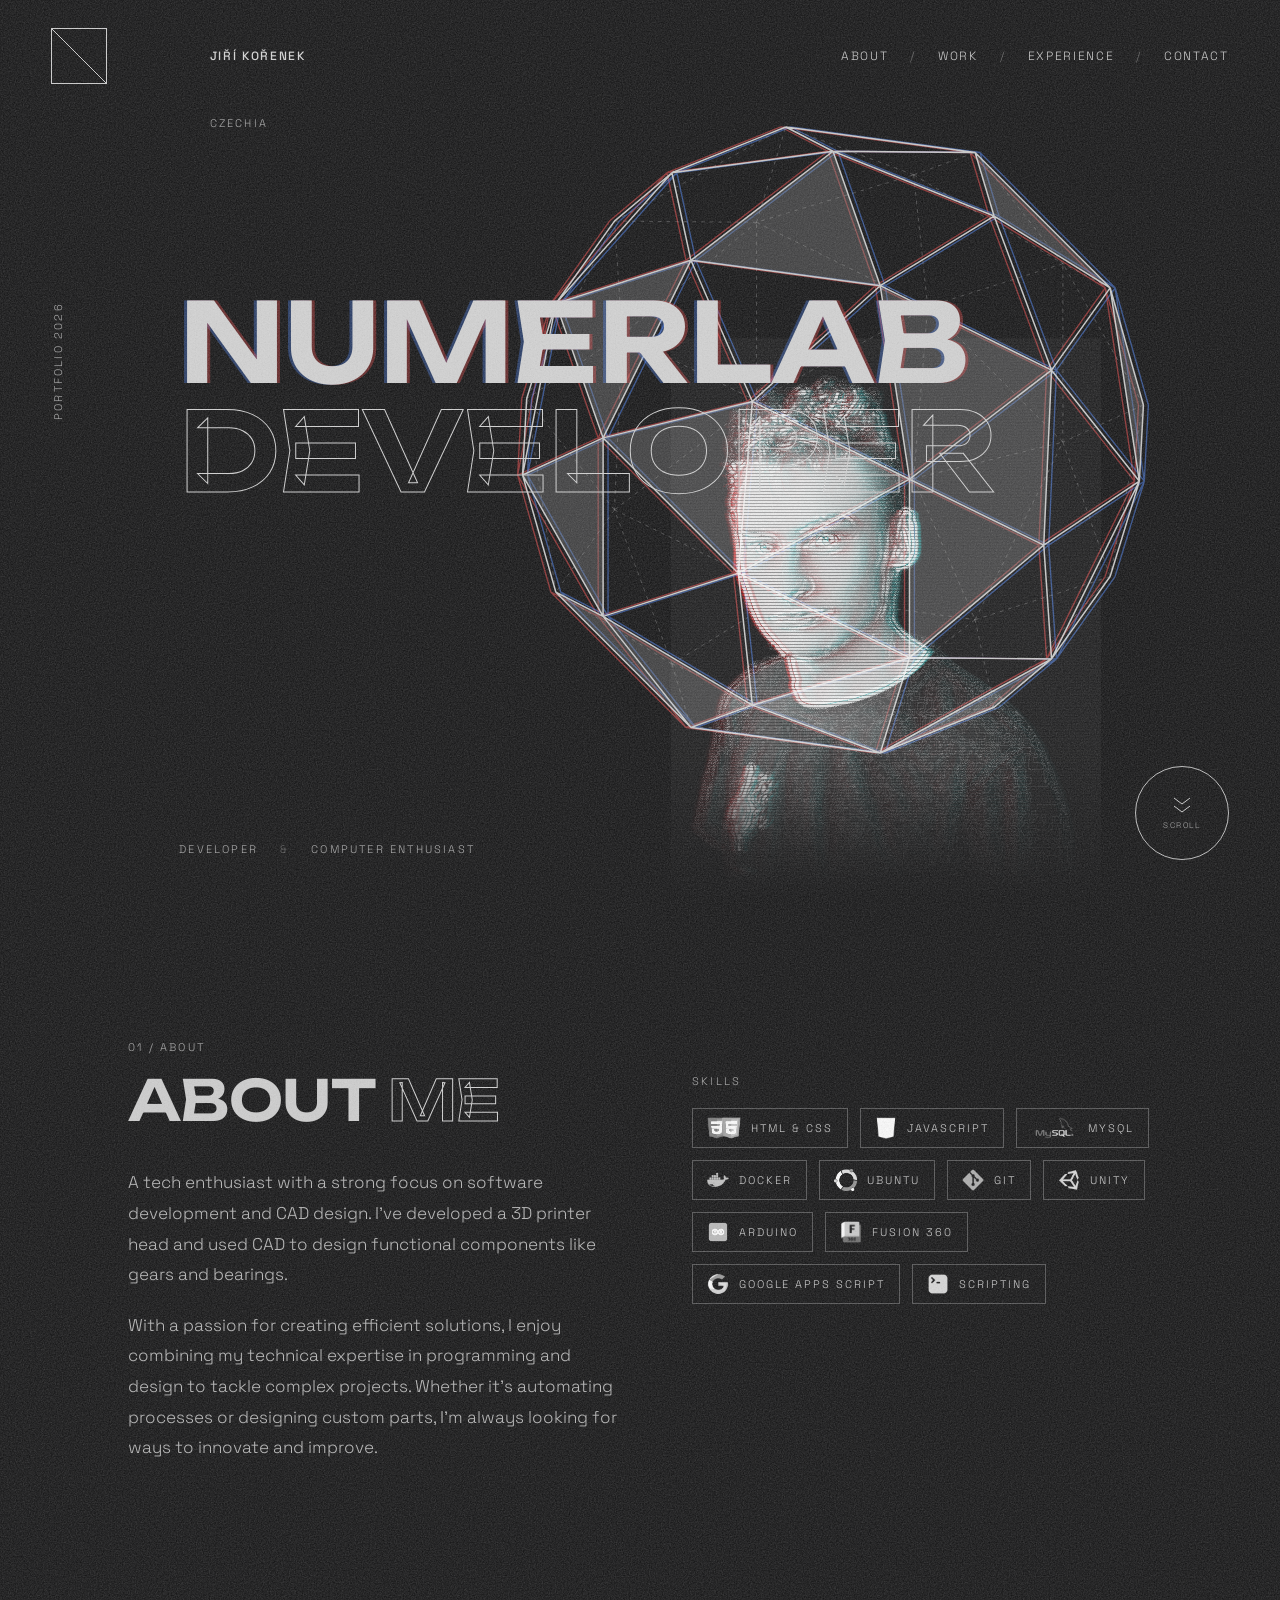
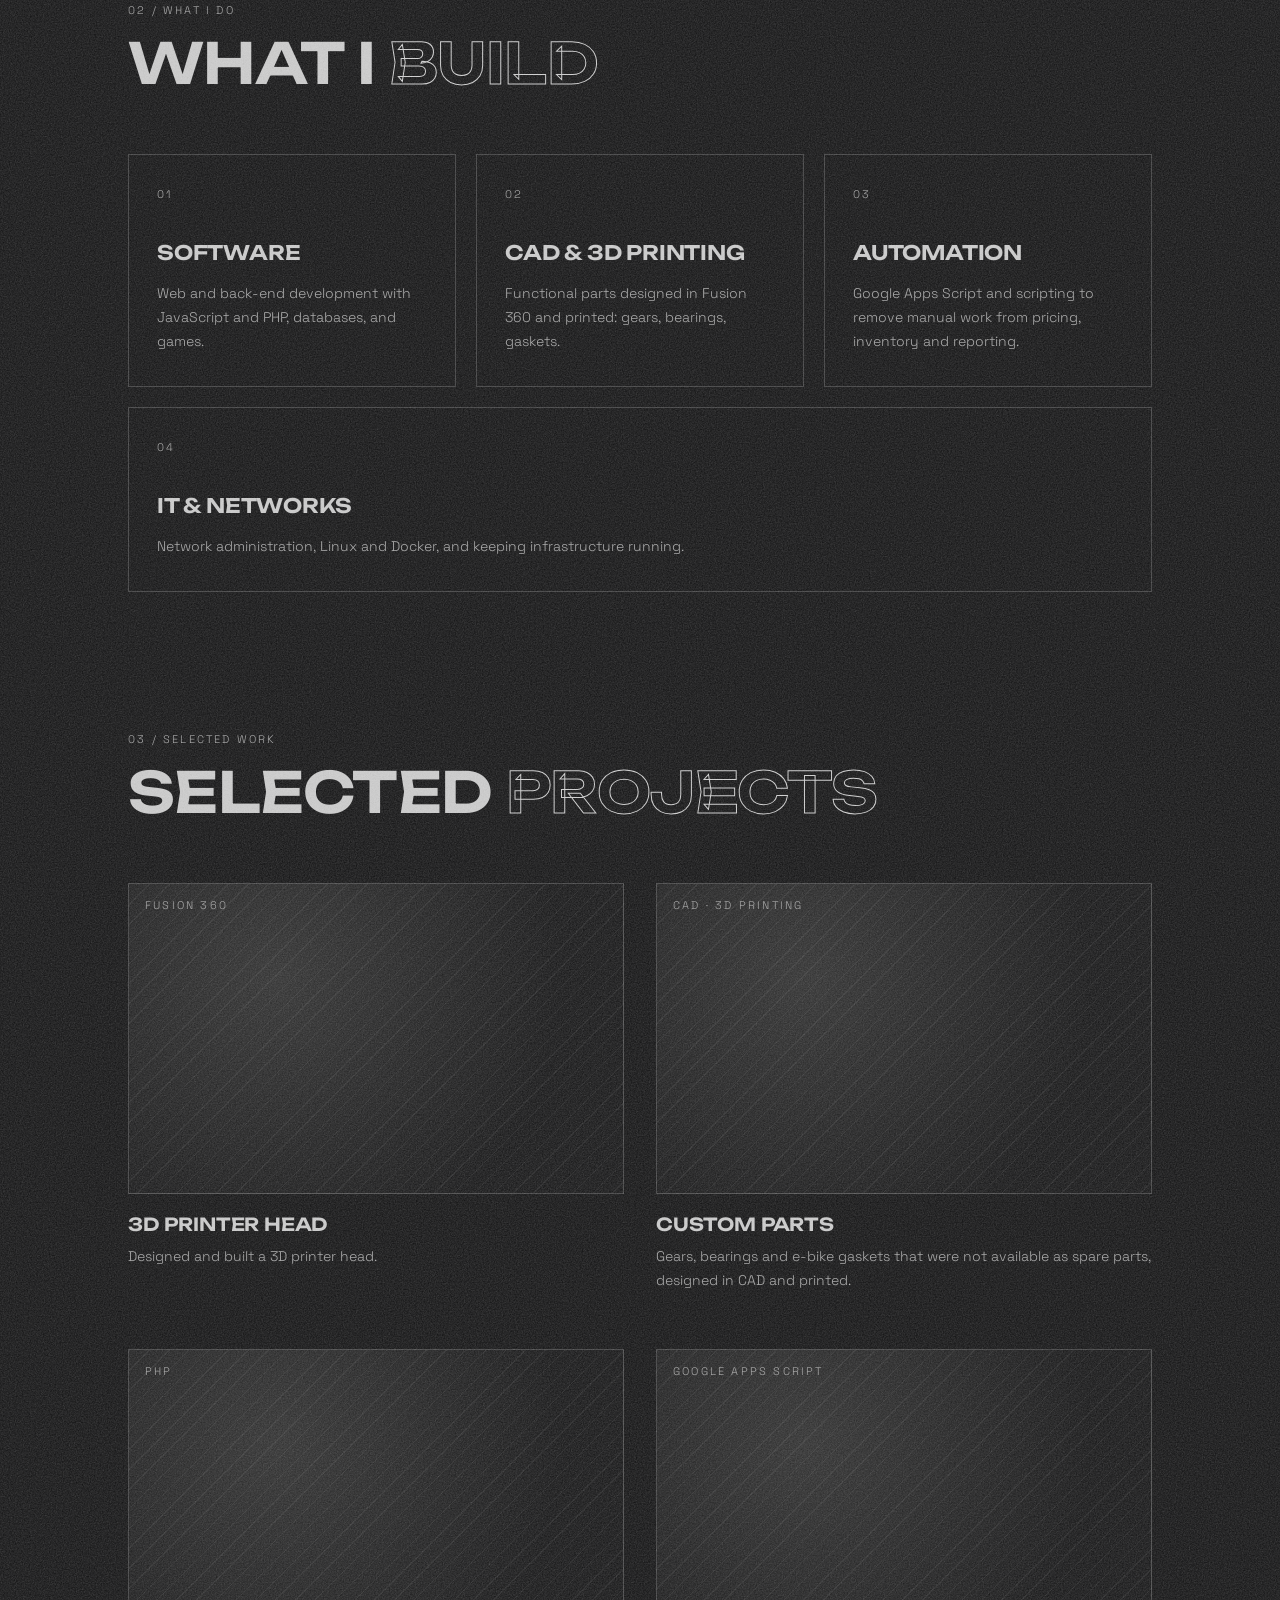
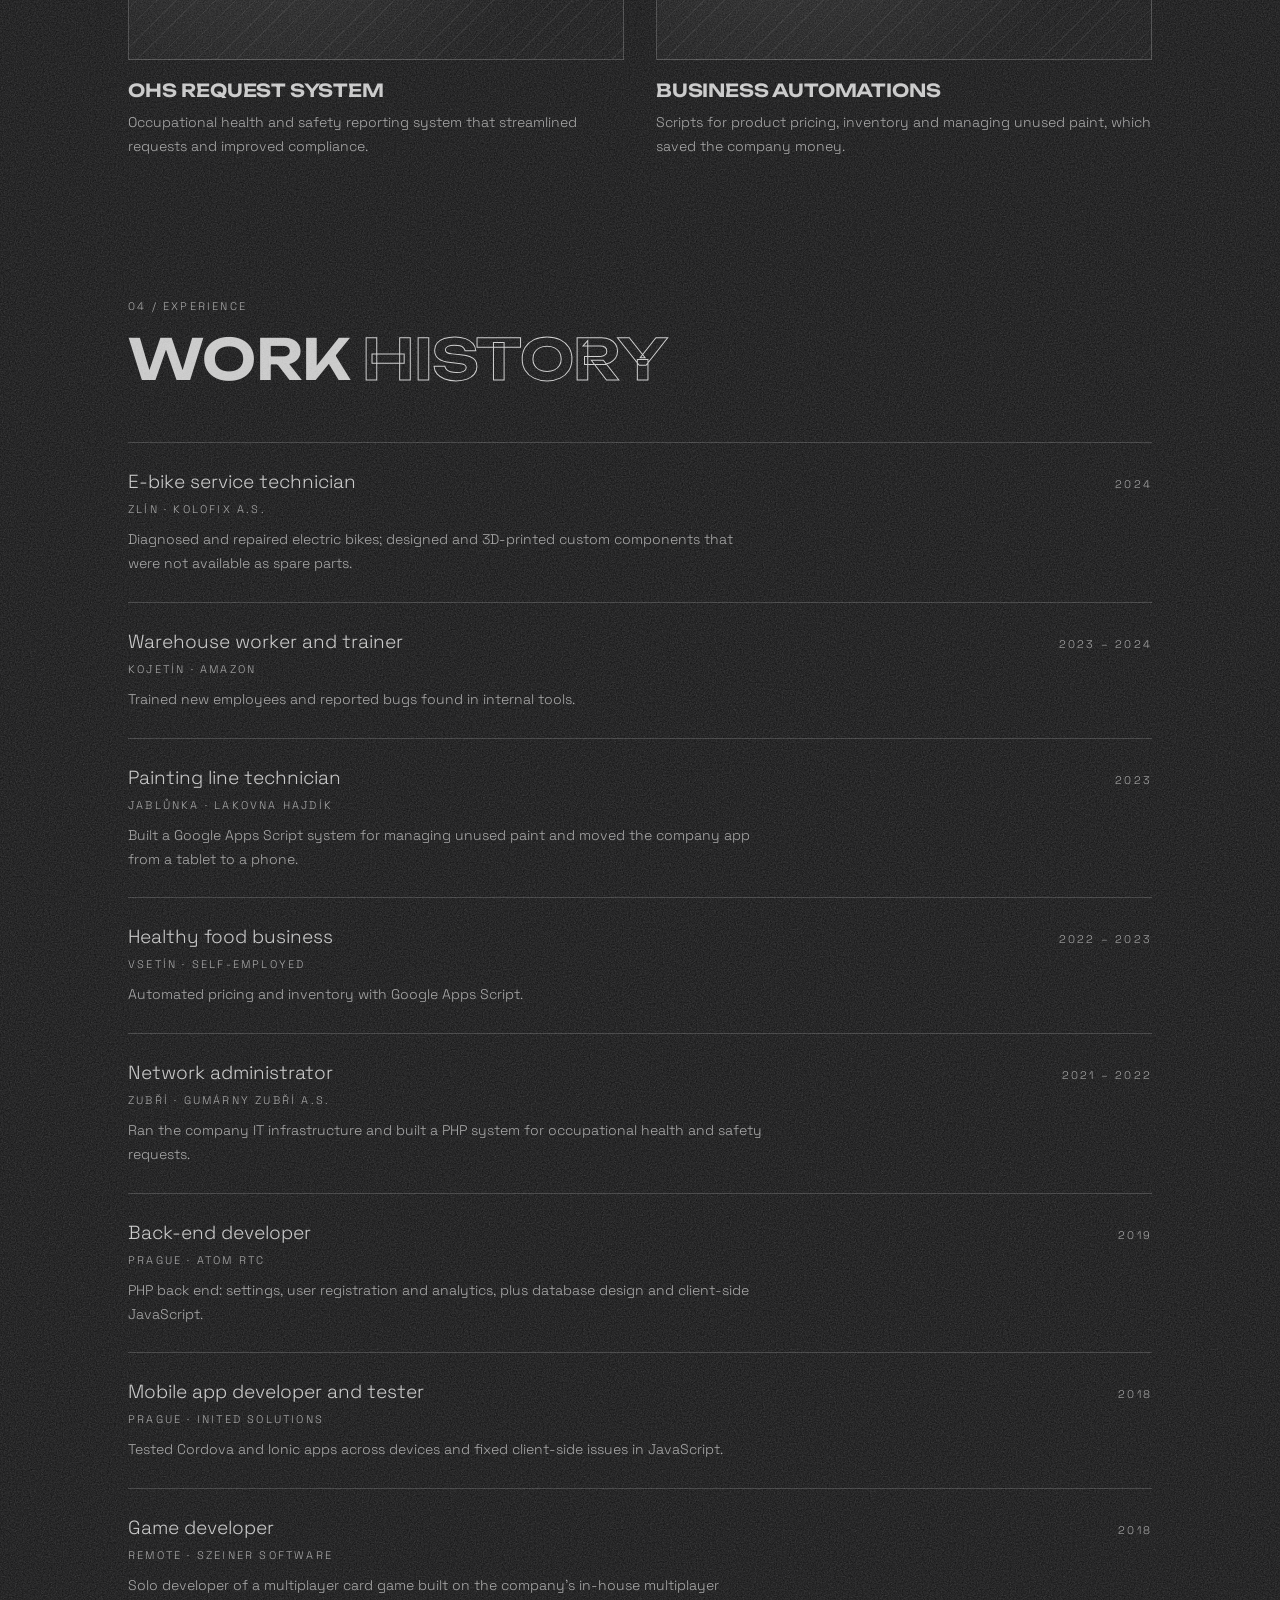
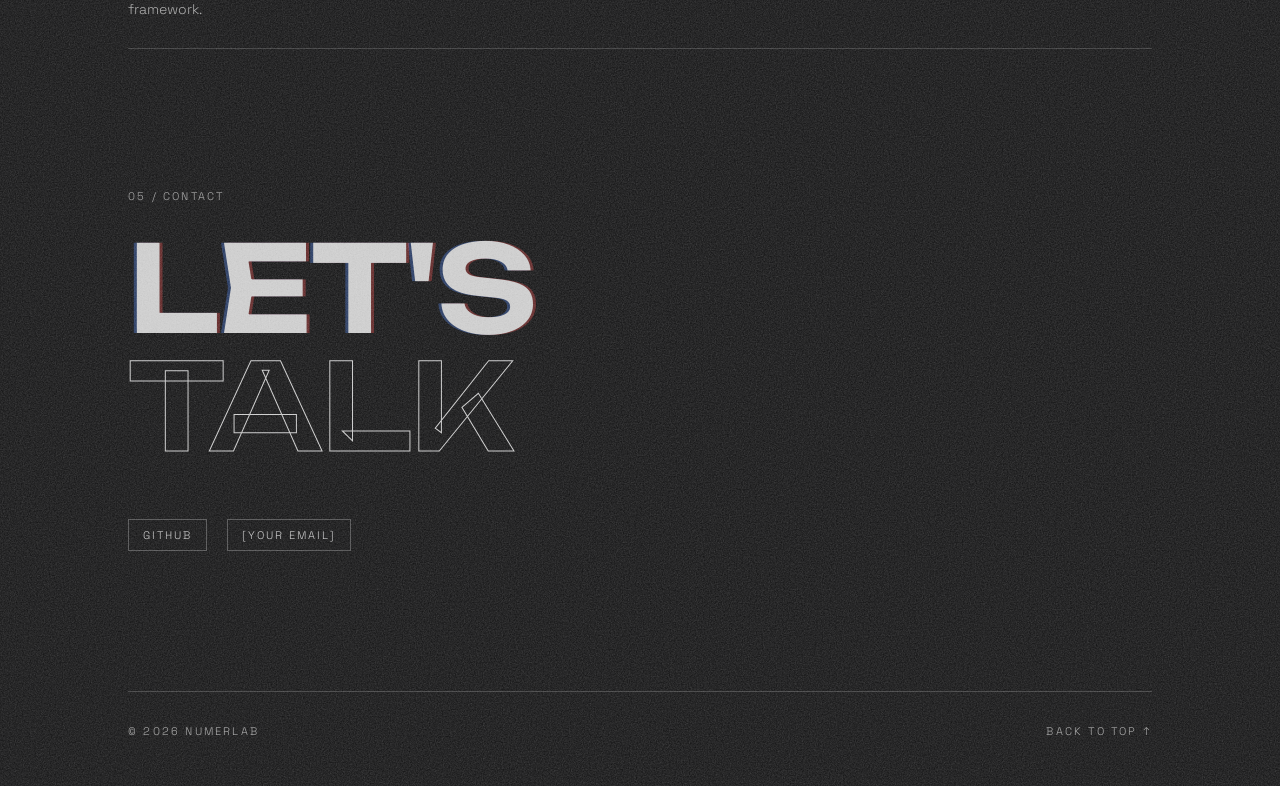
==== portfolio/index.html @ 54a946e9 "Add grainy monochrome portfolio, Cloudflare Worker and deploy workflow - portfolio/: standalone stat" ====
<!doctype html>
<html lang="en">
<head>
<meta charset="utf-8">
<meta name="viewport" content="width=device-width, initial-scale=1">
<title>Jiří Kořenek – Numerlab</title>
<meta name="description" content="Personal portfolio of Jiří Kořenek: software, CAD and 3D printing, automation.">
<link rel="icon" href="icons/git.png">
<link rel="preconnect" href="https://fonts.googleapis.com">
<link href="https://fonts.googleapis.com/css2?family=Unbounded:wght@400;600&family=Space+Grotesk:wght@300;400;500&display=swap" rel="stylesheet">
<style>
body{margin:0;background:#0b0b0c}
a{color:#cfcfcf;text-decoration:none}
a:hover{color:#ffffff}
.wide{font-family:'Unbounded','Space Grotesk',sans-serif;font-weight:600;text-transform:uppercase;letter-spacing:-0.01em;line-height:0.95;margin:0}
.out{color:transparent;-webkit-text-stroke:1px #d4d4d4}
.chroma{text-shadow:3px 0 rgba(255,70,70,.35),-3px 0 rgba(70,130,255,.35)}
.tiny{font-family:'Space Grotesk',sans-serif;font-size:11px;letter-spacing:.2em;text-transform:uppercase;color:#a8a8a8}
.grain{position:absolute;top:-300px;left:-300px;right:-300px;bottom:-300px;pointer-events:none;z-index:60}
.grain svg{display:block;width:100%;height:100%}
.g1{opacity:.22;animation:shiftA .7s steps(1) infinite}
.g2{opacity:.12;animation:shiftB 1.1s steps(1) infinite}
@keyframes shiftA{0%{transform:translate(0,0)}14%{transform:translate(-90px,40px)}28%{transform:translate(60px,-110px)}42%{transform:translate(-30px,-60px)}57%{transform:translate(110px,70px)}71%{transform:translate(-120px,-20px)}85%{transform:translate(40px,120px)}100%{transform:translate(0,0)}}
@keyframes shiftB{0%{transform:translate(20px,20px)}20%{transform:translate(-140px,-30px)}40%{transform:translate(80px,100px)}60%{transform:translate(-60px,130px)}80%{transform:translate(130px,-90px)}100%{transform:translate(20px,20px)}}
@media (prefers-reduced-motion:reduce){.g1,.g2{animation:none}}
.hero{position:relative;min-height:900px;overflow:hidden}
.hero-wire{position:absolute;right:6%;top:70px;width:min(740px,92vw);opacity:.95}
.hero-portrait{mix-blend-mode:screen;position:absolute;right:14%;bottom:0;width:min(430px,64vw);-webkit-mask-image:linear-gradient(to bottom,#000 72%,transparent);mask-image:linear-gradient(to bottom,#000 72%,transparent)}
.hero-title{position:absolute;left:14%;top:290px;z-index:5}
.hero-title h1{font-size:clamp(40px,8.6vw,128px)}
.scan{position:absolute;inset:0;background:repeating-linear-gradient(0deg,rgba(0,0,0,.42) 0 1px,transparent 1px 3px);mix-blend-mode:multiply;pointer-events:none}
.card{border:1px solid rgba(255,255,255,.2);padding:32px 28px;flex:1 1 250px;min-width:0;transition:border-color .2s,transform .2s,background .2s}
.card:hover{border-color:rgba(255,255,255,.7);transform:translateY(-4px);background:rgba(255,255,255,.03)}
.plate{aspect-ratio:16/10;border:1px solid rgba(255,255,255,.2);background:repeating-linear-gradient(135deg,rgba(255,255,255,.06) 0 1px,transparent 1px 14px),radial-gradient(circle at 30% 30%,#2a2a2a,#0e0e0f 70%);position:relative;overflow:hidden}
.work{flex:1 1 380px;min-width:0}
.work:hover .plate{border-color:rgba(255,255,255,.7)}
.row{display:flex;justify-content:space-between;align-items:baseline;gap:24px;flex-wrap:wrap;padding:26px 0;border-top:1px solid rgba(255,255,255,.18)}
.row:hover{padding-left:12px;background:rgba(255,255,255,.03)}
.chip{border:1px solid rgba(255,255,255,.28);padding:8px 14px;font-family:'Space Grotesk',sans-serif;font-size:11px;letter-spacing:.18em;text-transform:uppercase;color:#cfcfcf}
.sec{padding:140px clamp(24px,10vw,200px) 0}
@media (max-width:820px){.hero-title{left:24px;top:210px}.hero{min-height:820px}.hero-portrait{right:8%}.vertical{display:none}}

.skill{display:inline-flex;align-items:center;gap:10px}
.skill img.inv{filter:invert(1) brightness(.85)}
.skill img{height:22px;width:auto;filter:grayscale(1) brightness(1.5) contrast(1.1)}
.exp{font-size:14px;line-height:1.7;color:#a8a8a8;margin:12px 0 0;max-width:640px}
</style>
</head>
<body>
<div style="position:relative;overflow:hidden;background:#0b0b0c;color:#cfcfcf;font-family:'Space Grotesk',system-ui,sans-serif;font-weight:300">

<!-- animated film grain -->
<div class="grain g1" aria-hidden="true">
<svg xmlns="http://www.w3.org/2000/svg"><defs><filter id="nA" x="0" y="0" width="100%" height="100%"><feTurbulence type="fractalNoise" baseFrequency="0.85" numOctaves="2" seed="3" stitchTiles="stitch"/><feColorMatrix type="saturate" values="0"/></filter><pattern id="pA" width="420" height="420" patternUnits="userSpaceOnUse"><rect width="420" height="420" filter="url(#nA)"/></pattern></defs><rect width="100%" height="100%" fill="url(#pA)"/></svg>
</div>
<div class="grain g2" aria-hidden="true">
<svg xmlns="http://www.w3.org/2000/svg"><defs><filter id="nB" x="0" y="0" width="100%" height="100%"><feTurbulence type="fractalNoise" baseFrequency="0.55" numOctaves="1" seed="11" stitchTiles="stitch"/><feColorMatrix type="saturate" values="0"/></filter><pattern id="pB" width="360" height="360" patternUnits="userSpaceOnUse"><rect width="360" height="360" filter="url(#nB)"/></pattern></defs><rect width="100%" height="100%" fill="url(#pB)"/></svg>
</div>

<!-- HERO -->
<header class="hero" id="top">
<nav style="position:relative;z-index:10;display:flex;flex-wrap:wrap;align-items:center;justify-content:space-between;gap:20px;padding:28px clamp(24px,4vw,64px)">
<div style="display:flex;align-items:center;gap:clamp(24px,8vw,120px)">
<svg width="56" height="56" viewBox="0 0 56 56" role="img" aria-label="Numerlab mark"><rect x="0.5" y="0.5" width="55" height="55" fill="none" stroke="#cfcfcf"/><path d="M0.5 0.5L55.5 55.5" stroke="#cfcfcf" fill="none"/></svg>
<span style="font-size:12px;letter-spacing:.14em;text-transform:uppercase;font-weight:500;color:#d8d8d8">Jiří Kořenek</span>
</div>
<div style="display:flex;flex-wrap:wrap;gap:6px 22px;font-size:12px;letter-spacing:.14em;text-transform:uppercase">
<a href="#about">About</a><span style="color:#666">/</span><a href="#work">Work</a><span style="color:#666">/</span><a href="#experience">Experience</a><span style="color:#666">/</span><a href="#contact">Contact</a>
</div>
</nav>

<div class="tiny" style="position:absolute;left:calc(clamp(24px,4vw,64px) + 56px + clamp(24px,8vw,120px));top:112px;z-index:10;line-height:2">Czechia</div>
<div class="tiny vertical" style="position:absolute;left:clamp(24px,4vw,64px);top:420px;transform:rotate(-90deg);transform-origin:left top;white-space:nowrap;z-index:10">Portfolio 2026</div>

<!-- wireframe sphere, chromatic split -->
<svg class="hero-wire" viewBox="0 0 600 600" role="img" aria-label="Wireframe geodesic sphere" style="z-index:1">
<g transform="translate(-4 0)" opacity=".55" fill="none" stroke="#ff4a4a" stroke-width="1.1"><path d="M430.6 516.7L338.3 553.8M430.6 516.7L477.2 477.5M169.4 83.3L75.3 189.3M169.4 83.3L122.8 122.5M169.4 83.3L261.7 46.2M169.4 83.3L300.0 65.9M169.4 83.3L184.8 154.3M430.6 118.4L524.7 176.6M430.6 118.4L415.2 66.9M430.6 118.4L300.0 65.9M430.6 118.4L338.3 174.9M430.6 118.4L477.2 243.4M234.6 268.8L223.2 408.0M234.6 268.8L113.6 298.3M234.6 268.8L184.8 154.3M234.6 268.8L338.3 174.9M234.6 268.8L362.0 331.8M234.6 515.0L338.3 553.8M234.6 515.0L184.8 533.1M234.6 515.0L113.6 443.0M234.6 515.0L223.2 408.0M234.6 515.0L362.0 476.5M470.9 385.2L477.2 477.5M470.9 385.2L362.0 476.5M470.9 385.2L362.0 331.8M470.9 385.2L477.2 243.4M470.9 385.2L548.4 333.4M551.7 271.6L524.7 176.6M551.7 271.6L548.4 333.4M48.3 328.4L113.6 443.0M48.3 328.4L75.3 423.4M48.3 328.4L51.6 266.6M48.3 328.4L75.3 189.3M48.3 328.4L113.6 298.3M338.3 553.8L184.8 533.1M338.3 553.8L477.2 477.5M338.3 553.8L362.0 476.5M184.8 533.1L113.6 443.0M184.8 533.1L75.3 423.4M113.6 443.0L75.3 423.4M113.6 443.0L223.2 408.0M113.6 443.0L113.6 298.3M51.6 266.6L75.3 189.3M524.7 410.7L477.2 477.5M524.7 410.7L548.4 333.4M75.3 189.3L122.8 122.5M75.3 189.3L113.6 298.3M75.3 189.3L184.8 154.3M223.2 408.0L113.6 298.3M223.2 408.0L362.0 476.5M223.2 408.0L362.0 331.8M113.6 298.3L184.8 154.3M477.2 477.5L362.0 476.5M477.2 477.5L548.4 333.4M362.0 476.5L362.0 331.8M524.7 176.6L415.2 66.9M524.7 176.6L477.2 243.4M524.7 176.6L548.4 333.4M415.2 66.9L261.7 46.2M415.2 66.9L300.0 65.9M261.7 46.2L300.0 65.9M300.0 65.9L184.8 154.3M300.0 65.9L338.3 174.9M184.8 154.3L338.3 174.9M338.3 174.9L362.0 331.8M338.3 174.9L477.2 243.4M362.0 331.8L477.2 243.4M477.2 243.4L548.4 333.4"/></g>
<g transform="translate(4 0)" opacity=".55" fill="none" stroke="#4a86ff" stroke-width="1.1"><path d="M430.6 516.7L338.3 553.8M430.6 516.7L477.2 477.5M169.4 83.3L75.3 189.3M169.4 83.3L122.8 122.5M169.4 83.3L261.7 46.2M169.4 83.3L300.0 65.9M169.4 83.3L184.8 154.3M430.6 118.4L524.7 176.6M430.6 118.4L415.2 66.9M430.6 118.4L300.0 65.9M430.6 118.4L338.3 174.9M430.6 118.4L477.2 243.4M234.6 268.8L223.2 408.0M234.6 268.8L113.6 298.3M234.6 268.8L184.8 154.3M234.6 268.8L338.3 174.9M234.6 268.8L362.0 331.8M234.6 515.0L338.3 553.8M234.6 515.0L184.8 533.1M234.6 515.0L113.6 443.0M234.6 515.0L223.2 408.0M234.6 515.0L362.0 476.5M470.9 385.2L477.2 477.5M470.9 385.2L362.0 476.5M470.9 385.2L362.0 331.8M470.9 385.2L477.2 243.4M470.9 385.2L548.4 333.4M551.7 271.6L524.7 176.6M551.7 271.6L548.4 333.4M48.3 328.4L113.6 443.0M48.3 328.4L75.3 423.4M48.3 328.4L51.6 266.6M48.3 328.4L75.3 189.3M48.3 328.4L113.6 298.3M338.3 553.8L184.8 533.1M338.3 553.8L477.2 477.5M338.3 553.8L362.0 476.5M184.8 533.1L113.6 443.0M184.8 533.1L75.3 423.4M113.6 443.0L75.3 423.4M113.6 443.0L223.2 408.0M113.6 443.0L113.6 298.3M51.6 266.6L75.3 189.3M524.7 410.7L477.2 477.5M524.7 410.7L548.4 333.4M75.3 189.3L122.8 122.5M75.3 189.3L113.6 298.3M75.3 189.3L184.8 154.3M223.2 408.0L113.6 298.3M223.2 408.0L362.0 476.5M223.2 408.0L362.0 331.8M113.6 298.3L184.8 154.3M477.2 477.5L362.0 476.5M477.2 477.5L548.4 333.4M362.0 476.5L362.0 331.8M524.7 176.6L415.2 66.9M524.7 176.6L477.2 243.4M524.7 176.6L548.4 333.4M415.2 66.9L261.7 46.2M415.2 66.9L300.0 65.9M261.7 46.2L300.0 65.9M300.0 65.9L184.8 154.3M300.0 65.9L338.3 174.9M184.8 154.3L338.3 174.9M338.3 174.9L362.0 331.8M338.3 174.9L477.2 243.4M362.0 331.8L477.2 243.4M477.2 243.4L548.4 333.4"/></g>
<path d="M234.6 515.0L113.6 443.0L184.8 533.1ZM184.8 533.1L113.6 443.0L75.3 423.4ZM48.3 328.4L113.6 443.0L113.6 298.3ZM234.6 268.8L113.6 298.3L223.2 408.0ZM234.6 515.0L338.3 553.8L362.0 476.5ZM430.6 516.7L477.2 477.5L338.3 553.8ZM430.6 118.4L524.7 176.6L415.2 66.9ZM300.0 65.9L184.8 154.3L338.3 174.9ZM470.9 385.2L477.2 243.4L362.0 331.8ZM338.3 174.9L362.0 331.8L477.2 243.4ZM551.7 271.6L524.7 176.6L548.4 333.4ZM184.8 154.3L75.3 189.3L113.6 298.3ZM470.9 385.2L362.0 331.8L362.0 476.5ZM234.6 268.8L223.2 408.0L362.0 331.8Z" fill="#8a8a8a" fill-opacity=".38"/>
<path d="M169.4 481.6L122.8 356.6M169.4 481.6L261.7 425.1M169.4 481.6L300.0 534.1M169.4 481.6L184.8 533.1M169.4 481.6L75.3 423.4M430.6 516.7L415.2 445.7M430.6 516.7L300.0 534.1M430.6 516.7L524.7 410.7M365.4 85.0L238.0 123.5M365.4 85.0L376.8 192.0M365.4 85.0L486.4 157.0M365.4 85.0L415.2 66.9M365.4 85.0L261.7 46.2M365.4 331.2L238.0 268.2M365.4 331.2L261.7 425.1M365.4 331.2L415.2 445.7M365.4 331.2L486.4 301.7M365.4 331.2L376.8 192.0M551.7 271.6L486.4 301.7M551.7 271.6L524.7 410.7M551.7 271.6L486.4 157.0M129.1 214.8L122.8 356.6M129.1 214.8L238.0 268.2M129.1 214.8L51.6 266.6M129.1 214.8L238.0 123.5M129.1 214.8L122.8 122.5M122.8 356.6L238.0 268.2M122.8 356.6L261.7 425.1M122.8 356.6L75.3 423.4M122.8 356.6L51.6 266.6M238.0 268.2L261.7 425.1M238.0 268.2L238.0 123.5M238.0 268.2L376.8 192.0M261.7 425.1L415.2 445.7M261.7 425.1L300.0 534.1M415.2 445.7L300.0 534.1M415.2 445.7L486.4 301.7M415.2 445.7L524.7 410.7M300.0 534.1L338.3 553.8M300.0 534.1L184.8 533.1M75.3 423.4L51.6 266.6M51.6 266.6L122.8 122.5M486.4 301.7L524.7 410.7M486.4 301.7L376.8 192.0M486.4 301.7L486.4 157.0M238.0 123.5L376.8 192.0M238.0 123.5L122.8 122.5M238.0 123.5L261.7 46.2M376.8 192.0L486.4 157.0M122.8 122.5L261.7 46.2M524.7 176.6L486.4 157.0M486.4 157.0L415.2 66.9" fill="none" stroke="#bdbdbd" stroke-opacity=".35" stroke-width=".8" stroke-dasharray="3 4"/>
<path d="M430.6 516.7L338.3 553.8M430.6 516.7L477.2 477.5M169.4 83.3L75.3 189.3M169.4 83.3L122.8 122.5M169.4 83.3L261.7 46.2M169.4 83.3L300.0 65.9M169.4 83.3L184.8 154.3M430.6 118.4L524.7 176.6M430.6 118.4L415.2 66.9M430.6 118.4L300.0 65.9M430.6 118.4L338.3 174.9M430.6 118.4L477.2 243.4M234.6 268.8L223.2 408.0M234.6 268.8L113.6 298.3M234.6 268.8L184.8 154.3M234.6 268.8L338.3 174.9M234.6 268.8L362.0 331.8M234.6 515.0L338.3 553.8M234.6 515.0L184.8 533.1M234.6 515.0L113.6 443.0M234.6 515.0L223.2 408.0M234.6 515.0L362.0 476.5M470.9 385.2L477.2 477.5M470.9 385.2L362.0 476.5M470.9 385.2L362.0 331.8M470.9 385.2L477.2 243.4M470.9 385.2L548.4 333.4M551.7 271.6L524.7 176.6M551.7 271.6L548.4 333.4M48.3 328.4L113.6 443.0M48.3 328.4L75.3 423.4M48.3 328.4L51.6 266.6M48.3 328.4L75.3 189.3M48.3 328.4L113.6 298.3M338.3 553.8L184.8 533.1M338.3 553.8L477.2 477.5M338.3 553.8L362.0 476.5M184.8 533.1L113.6 443.0M184.8 533.1L75.3 423.4M113.6 443.0L75.3 423.4M113.6 443.0L223.2 408.0M113.6 443.0L113.6 298.3M51.6 266.6L75.3 189.3M524.7 410.7L477.2 477.5M524.7 410.7L548.4 333.4M75.3 189.3L122.8 122.5M75.3 189.3L113.6 298.3M75.3 189.3L184.8 154.3M223.2 408.0L113.6 298.3M223.2 408.0L362.0 476.5M223.2 408.0L362.0 331.8M113.6 298.3L184.8 154.3M477.2 477.5L362.0 476.5M477.2 477.5L548.4 333.4M362.0 476.5L362.0 331.8M524.7 176.6L415.2 66.9M524.7 176.6L477.2 243.4M524.7 176.6L548.4 333.4M415.2 66.9L261.7 46.2M415.2 66.9L300.0 65.9M261.7 46.2L300.0 65.9M300.0 65.9L184.8 154.3M300.0 65.9L338.3 174.9M184.8 154.3L338.3 174.9M338.3 174.9L362.0 331.8M338.3 174.9L477.2 243.4M362.0 331.8L477.2 243.4M477.2 243.4L548.4 333.4" fill="none" stroke="#d6d6d6" stroke-width="1.2"/>
</svg>

<!-- portrait: real photo run through grayscale + high-pass line + RGB split + scanlines -->
<div class="hero-portrait" style="z-index:3">
<svg viewBox="640 500 920 1202" style="display:block;width:100%;height:auto" role="img" aria-label="Portrait of Jiří Kořenek with a high-pass line filter">
<defs>
<g id="subj"><rect x="0" y="0" width="1700" height="1702" fill="#000"/><image href="fotka.webp" x="0" y="0" width="1700" height="1702"/></g>
<filter id="fBase" color-interpolation-filters="sRGB"><feColorMatrix type="saturate" values="0"/><feComponentTransfer><feFuncR type="linear" slope="1.35" intercept="-0.12"/><feFuncG type="linear" slope="1.35" intercept="-0.12"/><feFuncB type="linear" slope="1.35" intercept="-0.12"/></feComponentTransfer></filter>
<filter id="fHP" x="0" y="0" width="100%" height="100%" color-interpolation-filters="sRGB"><feColorMatrix type="saturate" values="0"/><feGaussianBlur stdDeviation="3"/><feConvolveMatrix order="3" kernelMatrix="0 -1 0 -1 4 -1 0 -1 0" divisor="1" bias="0.5" preserveAlpha="true" edgeMode="duplicate"/><feComponentTransfer><feFuncR type="linear" slope="14" intercept="-6.5"/><feFuncG type="linear" slope="14" intercept="-6.5"/><feFuncB type="linear" slope="14" intercept="-6.5"/></feComponentTransfer><feComponentTransfer><feFuncR type="table" tableValues="1 0 1"/><feFuncG type="table" tableValues="1 0 1"/><feFuncB type="table" tableValues="1 0 1"/></feComponentTransfer></filter>
<filter id="fRed" color-interpolation-filters="sRGB"><feColorMatrix type="matrix" values="0.3 0.59 0.11 0 0  0 0 0 0 0  0 0 0 0 0  0 0 0 1 0"/></filter>
<filter id="fCyan" color-interpolation-filters="sRGB"><feColorMatrix type="matrix" values="0 0 0 0 0  0.3 0.59 0.11 0 0  0.3 0.59 0.11 0 0  0 0 0 1 0"/></filter>
</defs>
<use href="#subj" filter="url(#fRed)" transform="translate(-14 0)" opacity=".8" style="mix-blend-mode:screen"/>
<use href="#subj" filter="url(#fCyan)" transform="translate(14 0)" opacity=".8" style="mix-blend-mode:screen"/>
<use href="#subj" filter="url(#fBase)" opacity=".7" style="mix-blend-mode:screen"/>
<use href="#subj" filter="url(#fHP)" opacity=".85" style="mix-blend-mode:screen"/>
</svg>
<div class="scan"></div>
</div>

<div class="hero-title">
<h1 class="wide chroma" style="color:#d4d4d4">Numerlab</h1>
<h1 class="wide out" style="margin-top:4px">Developer</h1>
</div>

<div class="tiny" style="position:absolute;left:14%;bottom:44px;z-index:10;display:flex;gap:22px;align-items:center;flex-wrap:wrap"><span>Developer</span><span style="color:#666">&amp;</span><span>Computer enthusiast</span></div>
<a href="#about" aria-label="Scroll to about" style="position:absolute;right:clamp(24px,4vw,64px);bottom:40px;z-index:10;width:92px;height:92px;border:1px solid #bdbdbd;border-radius:50%;display:flex;flex-direction:column;align-items:center;justify-content:center;gap:2px">
<svg width="18" height="22" viewBox="0 0 18 22" aria-hidden="true"><path d="M1 2L9 8L17 2M1 10L9 16L17 10" fill="none" stroke="#cfcfcf"/></svg>
<span class="tiny" style="font-size:8px">Scroll</span>
</a>
</header>

<!-- ABOUT -->
<section class="sec" id="about">
<div class="tiny">01 / About</div>
<div style="display:flex;flex-wrap:wrap;gap:64px;margin-top:20px">
<div style="flex:1 1 420px;min-width:0">
<h2 class="wide" style="font-size:clamp(30px,4.4vw,64px)">About <span class="out">me</span></h2>
<p style="font-size:17px;line-height:1.8;color:#b8b8b8;margin:40px 0 0;max-width:560px">A tech enthusiast with a strong focus on software development and CAD design. I've developed a 3D printer head and used CAD to design functional components like gears and bearings.</p>
<p style="font-size:17px;line-height:1.8;color:#b8b8b8;margin:20px 0 0;max-width:560px">With a passion for creating efficient solutions, I enjoy combining my technical expertise in programming and design to tackle complex projects. Whether it's automating processes or designing custom parts, I'm always looking for ways to innovate and improve.</p>
</div>
<div style="flex:1 1 380px;min-width:0" id="skills">
<div class="tiny">Skills</div>
<div style="display:flex;flex-wrap:wrap;gap:12px;margin-top:20px">
<span class="chip skill"><img src="icons/htmlcss.png" alt="">HTML &amp; CSS</span>
<span class="chip skill"><img src="icons/javascript.png" alt="">JavaScript</span>
<span class="chip skill"><img src="icons/mysql.png" alt="">MySQL</span>
<span class="chip skill"><img src="icons/docker.png" alt="">Docker</span>
<span class="chip skill"><img src="icons/ubuntu.png" alt="">Ubuntu</span>
<span class="chip skill"><img src="icons/git.png" alt="">Git</span>
<span class="chip skill"><img class="inv" src="icons/unity.png" alt="">Unity</span>
<span class="chip skill"><img src="icons/arduino.png" alt="">Arduino</span>
<span class="chip skill"><img src="icons/fusion360.png" alt="">Fusion 360</span>
<span class="chip skill"><img src="icons/gscript.png" alt="">Google Apps Script</span>
<span class="chip skill"><img class="inv" src="icons/scripting.png" alt="">Scripting</span>
</div>
</div>
</div>
</section>

<!-- WHAT I DO -->
<section class="sec" id="services">
<div class="tiny">02 / What I do</div>
<h2 class="wide" style="font-size:clamp(30px,4.4vw,64px);margin-top:20px;max-width:900px">What I <span class="out">build</span></h2>
<div style="display:flex;flex-wrap:wrap;gap:20px;margin-top:64px">
<div class="card"><div class="tiny">01</div><h3 class="wide" style="font-size:20px;margin-top:40px;line-height:1.15">Software</h3><p style="font-size:14px;line-height:1.7;color:#a8a8a8;margin:18px 0 0">Web and back-end development with JavaScript and PHP, databases, and games.</p></div>
<div class="card"><div class="tiny">02</div><h3 class="wide" style="font-size:20px;margin-top:40px;line-height:1.15">CAD &amp; 3D printing</h3><p style="font-size:14px;line-height:1.7;color:#a8a8a8;margin:18px 0 0">Functional parts designed in Fusion 360 and printed: gears, bearings, gaskets.</p></div>
<div class="card"><div class="tiny">03</div><h3 class="wide" style="font-size:20px;margin-top:40px;line-height:1.15">Automation</h3><p style="font-size:14px;line-height:1.7;color:#a8a8a8;margin:18px 0 0">Google Apps Script and scripting to remove manual work from pricing, inventory and reporting.</p></div>
<div class="card"><div class="tiny">04</div><h3 class="wide" style="font-size:20px;margin-top:40px;line-height:1.15">IT &amp; networks</h3><p style="font-size:14px;line-height:1.7;color:#a8a8a8;margin:18px 0 0">Network administration, Linux and Docker, and keeping infrastructure running.</p></div>
</div>
</section>

<!-- WORK -->
<section class="sec" id="work">
<div class="tiny">03 / Selected work</div>
<h2 class="wide" style="font-size:clamp(30px,4.4vw,64px);margin-top:20px">Selected <span class="out">projects</span></h2>
<div style="display:flex;flex-wrap:wrap;gap:56px 32px;margin-top:64px">
<div class="work"><div class="plate"><div class="tiny" style="position:absolute;left:16px;top:14px">Fusion 360</div></div><div style="margin-top:20px"><h3 class="wide" style="font-size:18px;line-height:1.2">3D printer head</h3></div><p style="font-size:14px;line-height:1.7;color:#a8a8a8;margin:10px 0 0">Designed and built a 3D printer head.</p></div>
<div class="work"><div class="plate"><div class="tiny" style="position:absolute;left:16px;top:14px">CAD · 3D printing</div></div><div style="margin-top:20px"><h3 class="wide" style="font-size:18px;line-height:1.2">Custom parts</h3></div><p style="font-size:14px;line-height:1.7;color:#a8a8a8;margin:10px 0 0">Gears, bearings and e-bike gaskets that were not available as spare parts, designed in CAD and printed.</p></div>
<div class="work"><div class="plate"><div class="tiny" style="position:absolute;left:16px;top:14px">PHP</div></div><div style="margin-top:20px"><h3 class="wide" style="font-size:18px;line-height:1.2">OHS request system</h3></div><p style="font-size:14px;line-height:1.7;color:#a8a8a8;margin:10px 0 0">Occupational health and safety reporting system that streamlined requests and improved compliance.</p></div>
<div class="work"><div class="plate"><div class="tiny" style="position:absolute;left:16px;top:14px">Google Apps Script</div></div><div style="margin-top:20px"><h3 class="wide" style="font-size:18px;line-height:1.2">Business automations</h3></div><p style="font-size:14px;line-height:1.7;color:#a8a8a8;margin:10px 0 0">Scripts for product pricing, inventory and managing unused paint, which saved the company money.</p></div>
</div>
</section>

<!-- EXPERIENCE -->
<section class="sec" id="experience">
<div class="tiny">04 / Experience</div>
<h2 class="wide" style="font-size:clamp(30px,4.4vw,64px);margin-top:20px">Work <span class="out">history</span></h2>
<div style="margin-top:56px">
<div class="row"><div style="flex:1 1 380px"><div style="font-size:19px">E-bike service technician</div><div class="tiny" style="margin-top:8px">Zlín · Kolofix a.s.</div><p class="exp">Diagnosed and repaired electric bikes; designed and 3D-printed custom components that were not available as spare parts.</p></div><span class="tiny">2024</span></div>
<div class="row"><div style="flex:1 1 380px"><div style="font-size:19px">Warehouse worker and trainer</div><div class="tiny" style="margin-top:8px">Kojetín · Amazon</div><p class="exp">Trained new employees and reported bugs found in internal tools.</p></div><span class="tiny">2023 – 2024</span></div>
<div class="row"><div style="flex:1 1 380px"><div style="font-size:19px">Painting line technician</div><div class="tiny" style="margin-top:8px">Jablůnka · Lakovna Hajdík</div><p class="exp">Built a Google Apps Script system for managing unused paint and moved the company app from a tablet to a phone.</p></div><span class="tiny">2023</span></div>
<div class="row"><div style="flex:1 1 380px"><div style="font-size:19px">Healthy food business</div><div class="tiny" style="margin-top:8px">Vsetín · Self-employed</div><p class="exp">Automated pricing and inventory with Google Apps Script.</p></div><span class="tiny">2022 – 2023</span></div>
<div class="row"><div style="flex:1 1 380px"><div style="font-size:19px">Network administrator</div><div class="tiny" style="margin-top:8px">Zubří · Gumárny Zubří a.s.</div><p class="exp">Ran the company IT infrastructure and built a PHP system for occupational health and safety requests.</p></div><span class="tiny">2021 – 2022</span></div>
<div class="row"><div style="flex:1 1 380px"><div style="font-size:19px">Back-end developer</div><div class="tiny" style="margin-top:8px">Prague · Atom RTC</div><p class="exp">PHP back end: settings, user registration and analytics, plus database design and client-side JavaScript.</p></div><span class="tiny">2019</span></div>
<div class="row"><div style="flex:1 1 380px"><div style="font-size:19px">Mobile app developer and tester</div><div class="tiny" style="margin-top:8px">Prague · Inited Solutions</div><p class="exp">Tested Cordova and Ionic apps across devices and fixed client-side issues in JavaScript.</p></div><span class="tiny">2018</span></div>
<div class="row" style="border-bottom:1px solid rgba(255,255,255,.18)"><div style="flex:1 1 380px"><div style="font-size:19px">Game developer</div><div class="tiny" style="margin-top:8px">Remote · Szeiner Software</div><p class="exp">Solo developer of a multiplayer card game built on the company's in-house multiplayer framework.</p></div><span class="tiny">2018</span></div>
</div>
</section>

<!-- CONTACT -->
<section class="sec" id="contact" style="padding-bottom:0">
<div class="tiny">05 / Contact</div>
<h2 class="wide chroma" style="font-size:clamp(44px,9.4vw,150px);margin-top:28px;color:#d4d4d4">Let's</h2>
<h2 class="wide out" style="font-size:clamp(44px,9.4vw,150px);margin-top:4px">Talk</h2>
<div style="display:flex;flex-wrap:wrap;gap:20px;margin-top:56px">
<a class="chip" href="https://github.com/wallach-game">GitHub</a>
<a class="chip" href="mailto:">[Your email]</a>
</div>
<footer style="margin-top:140px;border-top:1px solid rgba(255,255,255,.2);padding:32px 0 48px;display:flex;flex-wrap:wrap;justify-content:space-between;gap:16px"><span class="tiny">© 2026 Numerlab</span><a class="tiny" href="#top">Back to top ↑</a></footer>
</section>

</div>
</body>
</html>
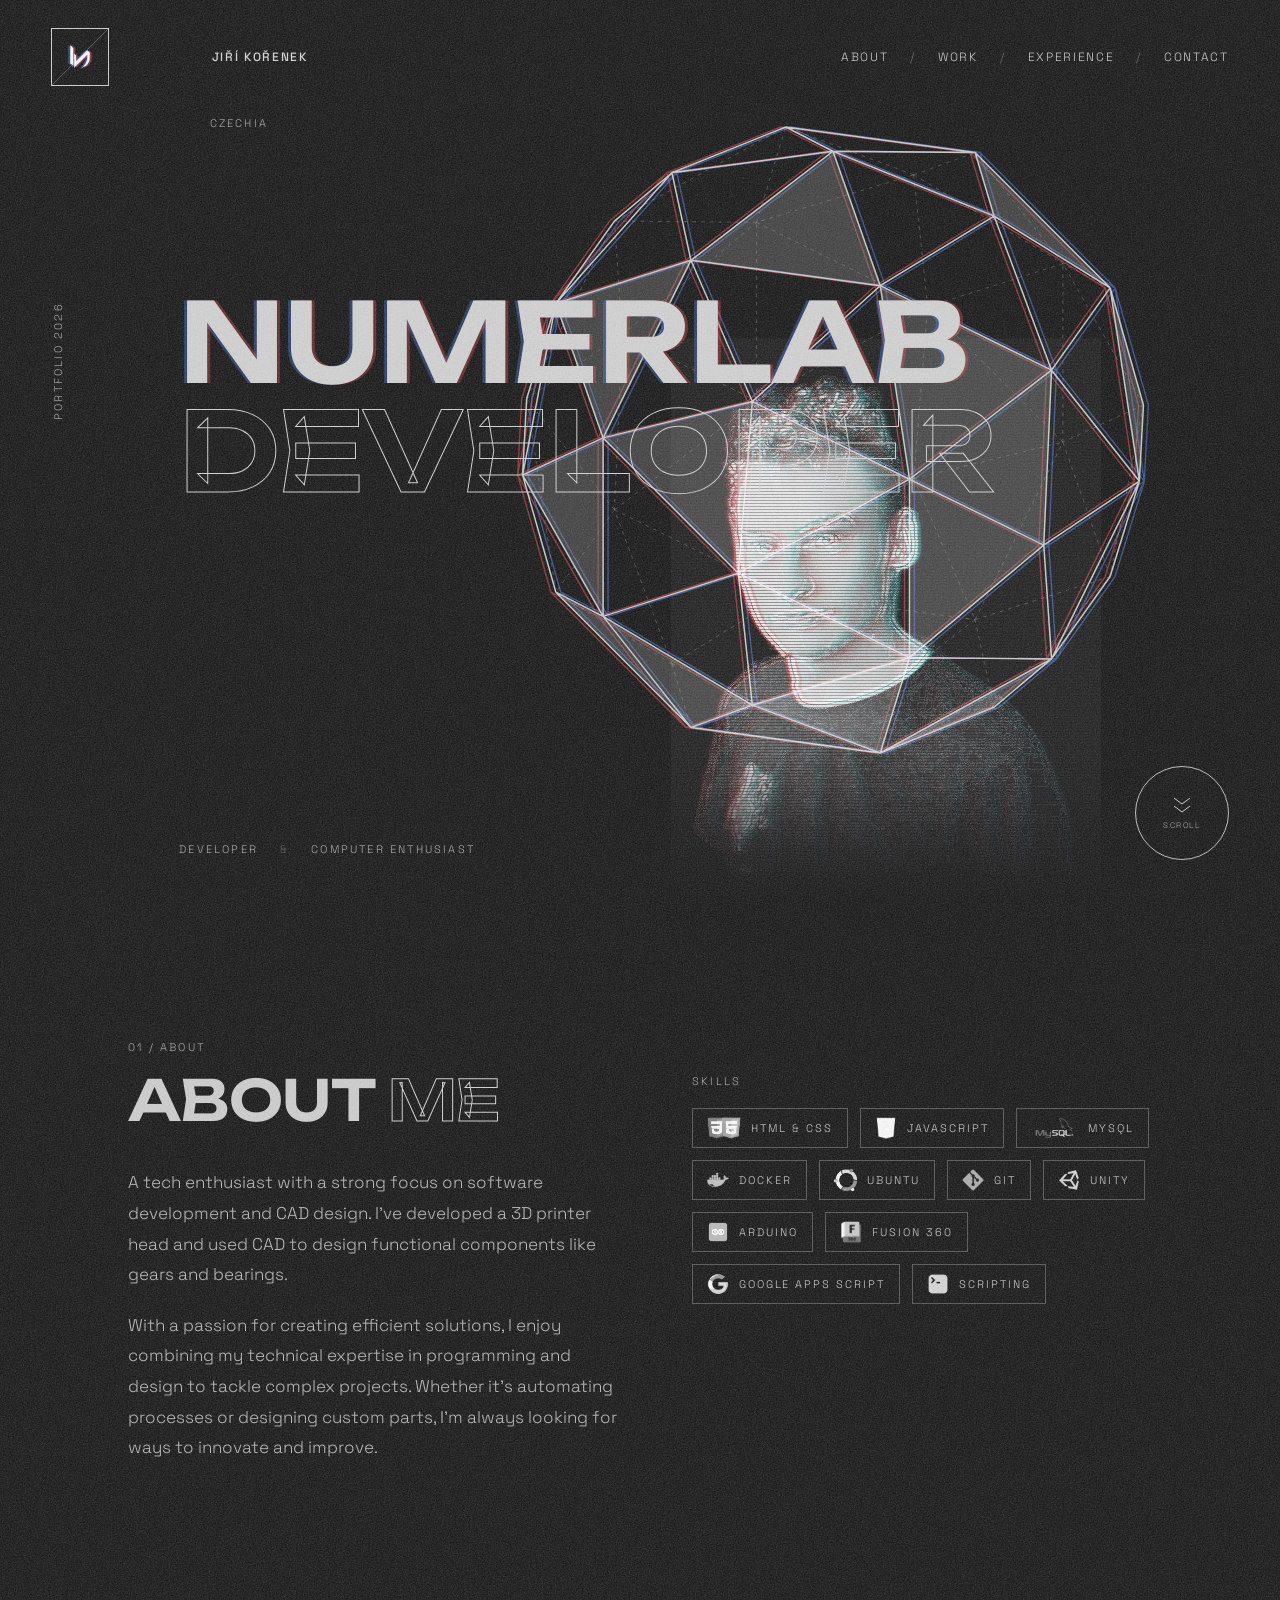
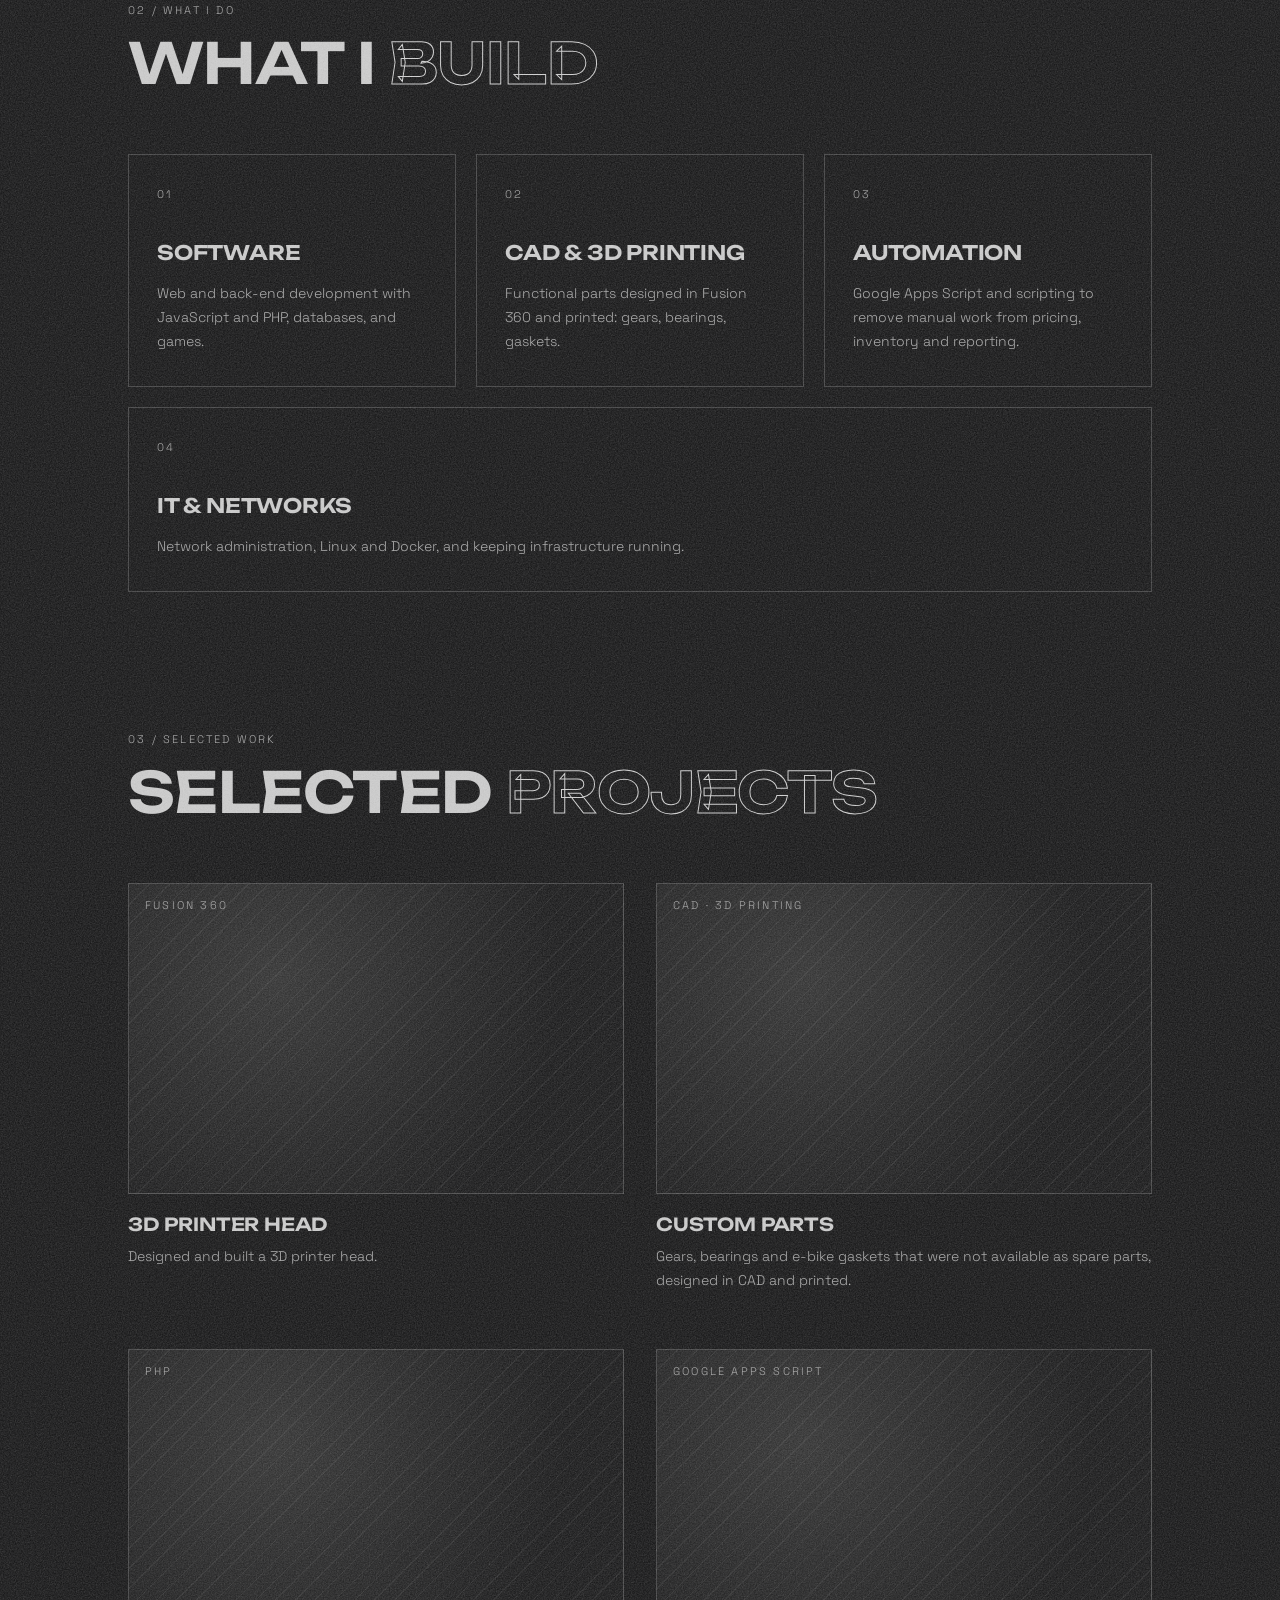
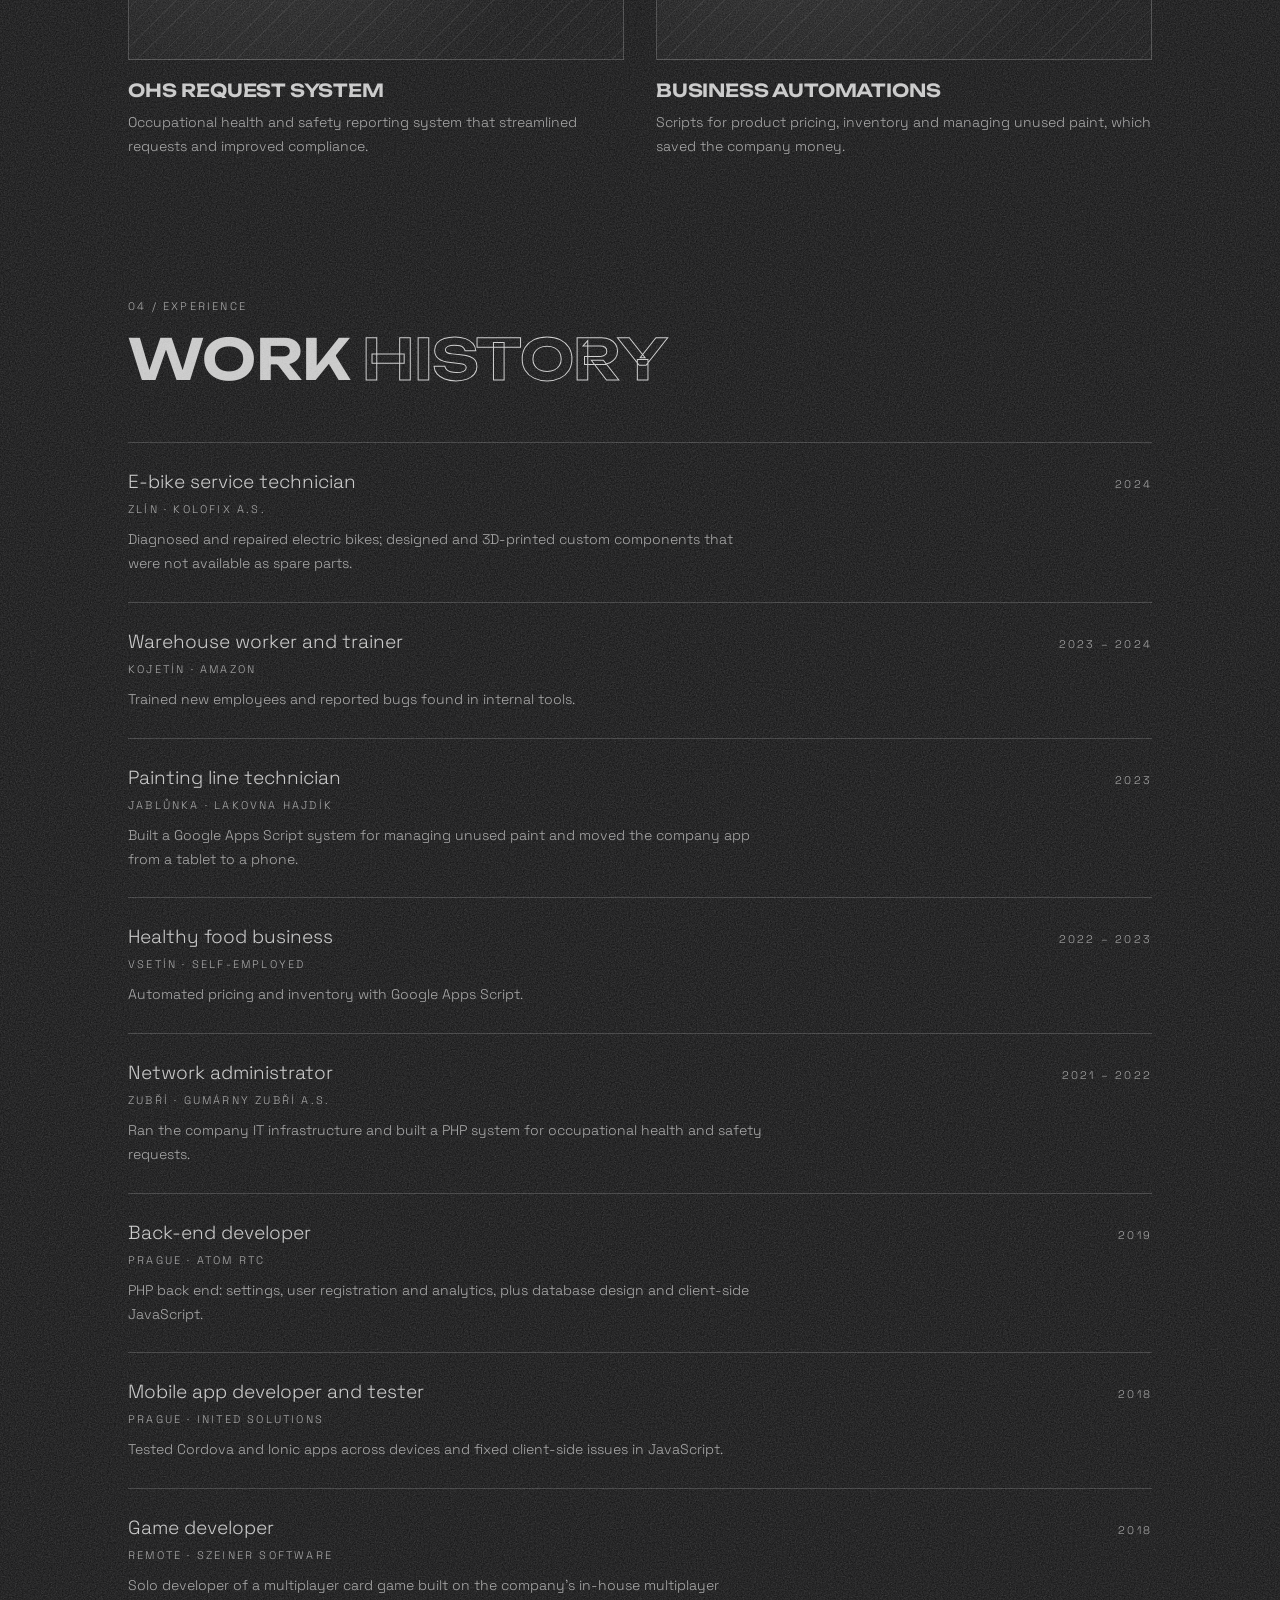
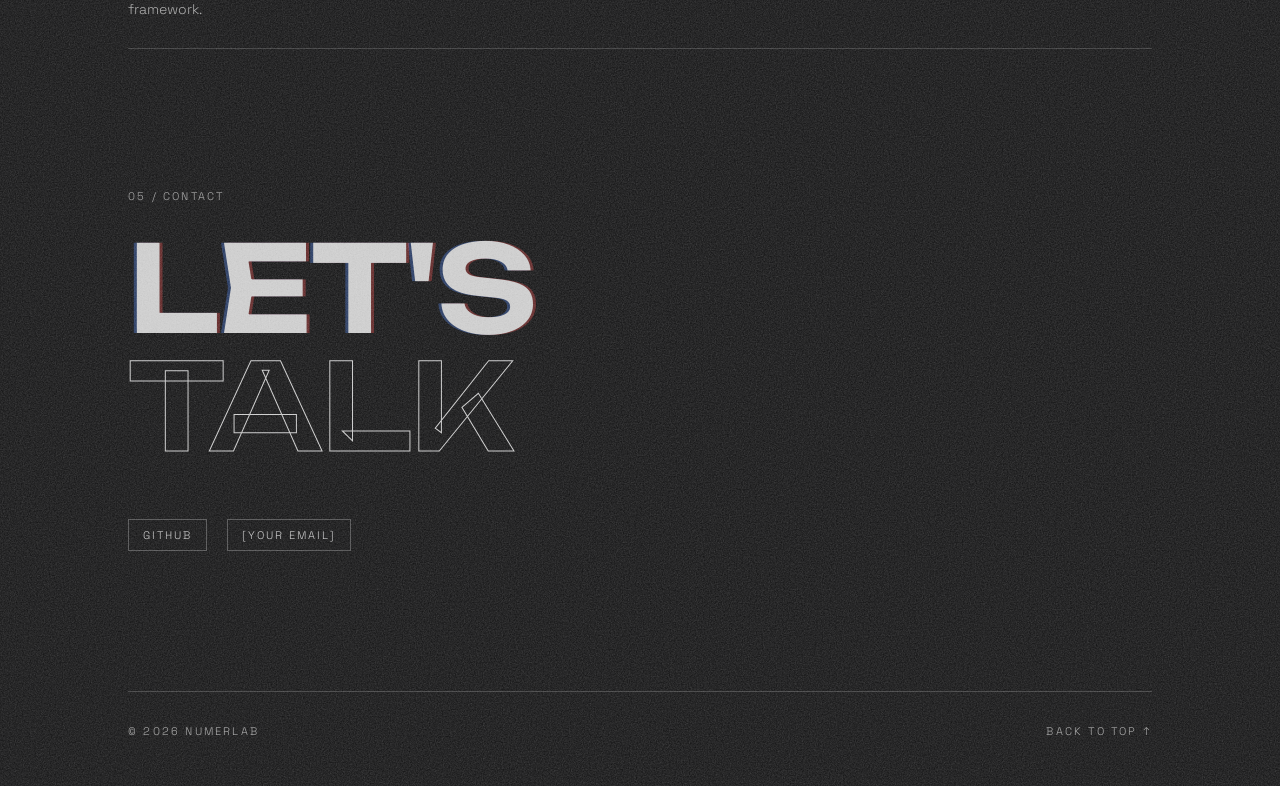
==== commit e2032a6d: "Add logo and rework mobile layout - logo.png in a framed nav mark (inverted to white), also used as " ====
--- a/portfolio/index.html
+++ b/portfolio/index.html
@@ -5,7 +5,7 @@
 <meta name="viewport" content="width=device-width, initial-scale=1">
 <title>Jiří Kořenek – Numerlab</title>
 <meta name="description" content="Personal portfolio of Jiří Kořenek: software, CAD and 3D printing, automation.">
-<link rel="icon" href="icons/git.png">
+<link rel="icon" href="logo.png">
 <link rel="preconnect" href="https://fonts.googleapis.com">
 <link href="https://fonts.googleapis.com/css2?family=Unbounded:wght@400;600&family=Space+Grotesk:wght@300;400;500&display=swap" rel="stylesheet">
 <style>
@@ -38,7 +38,31 @@
 .row:hover{padding-left:12px;background:rgba(255,255,255,.03)}
 .chip{border:1px solid rgba(255,255,255,.28);padding:8px 14px;font-family:'Space Grotesk',sans-serif;font-size:11px;letter-spacing:.18em;text-transform:uppercase;color:#cfcfcf}
 .sec{padding:140px clamp(24px,10vw,200px) 0}
-@media (max-width:820px){.hero-title{left:24px;top:210px}.hero{min-height:820px}.hero-portrait{right:8%}.vertical{display:none}}
+.logo-box{display:flex;align-items:center;justify-content:center;width:56px;height:56px;flex:none;border:1px solid #cfcfcf;position:relative}
+.logo-box::after{content:"";position:absolute;inset:0;background:linear-gradient(to bottom right,transparent calc(50% - .5px),#cfcfcf 50%,transparent calc(50% + .5px));opacity:.35}
+.logo-box img{width:34px;height:34px;filter:invert(1);position:relative;z-index:1;filter:invert(1) drop-shadow(2px 0 0 rgba(255,70,70,.45)) drop-shadow(-2px 0 0 rgba(70,130,255,.45))}
+@media (max-width:820px){
+.sec{padding-top:90px}
+nav{padding:20px 24px!important;gap:18px!important}
+nav a+span,.meta{display:none}
+.hero{min-height:860px}
+.hero-title{left:24px;top:150px}
+.hero-title h1{font-size:11.4vw}
+.hero-wire{right:auto;left:50%;transform:translateX(-50%);top:285px;width:min(118vw,560px)}
+.hero-portrait{right:auto;left:50%;transform:translateX(-50%);width:min(72vw,340px)}
+.vertical{display:none}
+.hero-tags{left:24px!important;bottom:28px!important}
+.hero-scroll{width:64px!important;height:64px!important;right:24px!important;bottom:24px!important}
+.hero-scroll span{display:none}
+.card{padding:26px 22px}
+.row:hover{padding-left:0}
+}
+@media (max-width:480px){
+.hero{min-height:820px}
+.hero-title h1{font-size:12vw}
+.hero-scroll{display:none!important}
+.chip{padding:8px 11px;font-size:10px}
+}
 
 .skill{display:inline-flex;align-items:center;gap:10px}
 .skill img.inv{filter:invert(1) brightness(.85)}
@@ -61,7 +85,7 @@
 <header class="hero" id="top">
 <nav style="position:relative;z-index:10;display:flex;flex-wrap:wrap;align-items:center;justify-content:space-between;gap:20px;padding:28px clamp(24px,4vw,64px)">
 <div style="display:flex;align-items:center;gap:clamp(24px,8vw,120px)">
-<svg width="56" height="56" viewBox="0 0 56 56" role="img" aria-label="Numerlab mark"><rect x="0.5" y="0.5" width="55" height="55" fill="none" stroke="#cfcfcf"/><path d="M0.5 0.5L55.5 55.5" stroke="#cfcfcf" fill="none"/></svg>
+<a class="logo-box" href="#top" aria-label="Numerlab home"><img src="logo.png" alt="Numerlab logo"></a>
 <span style="font-size:12px;letter-spacing:.14em;text-transform:uppercase;font-weight:500;color:#d8d8d8">Jiří Kořenek</span>
 </div>
 <div style="display:flex;flex-wrap:wrap;gap:6px 22px;font-size:12px;letter-spacing:.14em;text-transform:uppercase">
@@ -69,7 +93,7 @@
 </div>
 </nav>
 
-<div class="tiny" style="position:absolute;left:calc(clamp(24px,4vw,64px) + 56px + clamp(24px,8vw,120px));top:112px;z-index:10;line-height:2">Czechia</div>
+<div class="tiny meta" style="position:absolute;left:calc(clamp(24px,4vw,64px) + 56px + clamp(24px,8vw,120px));top:112px;z-index:10;line-height:2">Czechia</div>
 <div class="tiny vertical" style="position:absolute;left:clamp(24px,4vw,64px);top:420px;transform:rotate(-90deg);transform-origin:left top;white-space:nowrap;z-index:10">Portfolio 2026</div>
 
 <!-- wireframe sphere, chromatic split -->
@@ -104,8 +128,8 @@
 <h1 class="wide out" style="margin-top:4px">Developer</h1>
 </div>
 
-<div class="tiny" style="position:absolute;left:14%;bottom:44px;z-index:10;display:flex;gap:22px;align-items:center;flex-wrap:wrap"><span>Developer</span><span style="color:#666">&amp;</span><span>Computer enthusiast</span></div>
-<a href="#about" aria-label="Scroll to about" style="position:absolute;right:clamp(24px,4vw,64px);bottom:40px;z-index:10;width:92px;height:92px;border:1px solid #bdbdbd;border-radius:50%;display:flex;flex-direction:column;align-items:center;justify-content:center;gap:2px">
+<div class="tiny hero-tags" style="position:absolute;left:14%;bottom:44px;z-index:10;display:flex;gap:22px;align-items:center;flex-wrap:wrap"><span>Developer</span><span style="color:#666">&amp;</span><span>Computer enthusiast</span></div>
+<a class="hero-scroll" href="#about" aria-label="Scroll to about" style="position:absolute;right:clamp(24px,4vw,64px);bottom:40px;z-index:10;width:92px;height:92px;border:1px solid #bdbdbd;border-radius:50%;display:flex;flex-direction:column;align-items:center;justify-content:center;gap:2px">
 <svg width="18" height="22" viewBox="0 0 18 22" aria-hidden="true"><path d="M1 2L9 8L17 2M1 10L9 16L17 10" fill="none" stroke="#cfcfcf"/></svg>
 <span class="tiny" style="font-size:8px">Scroll</span>
 </a>
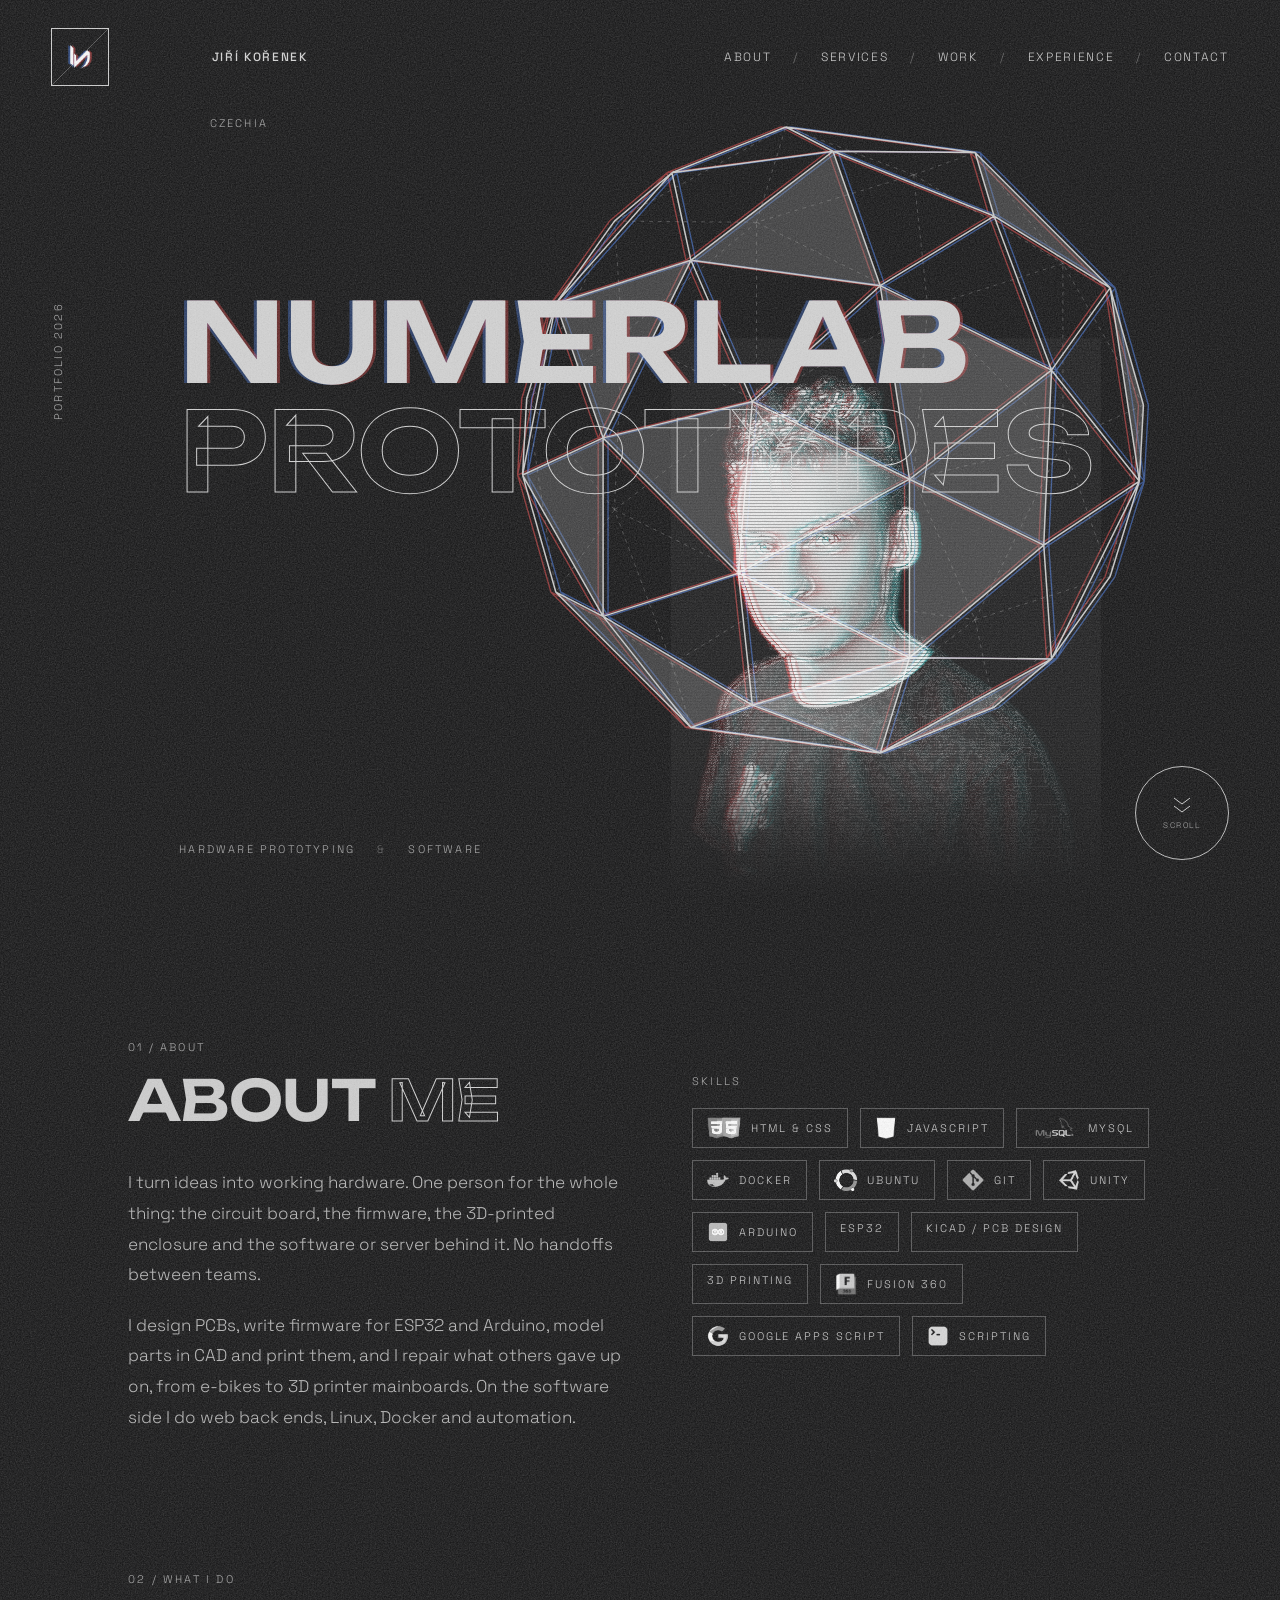
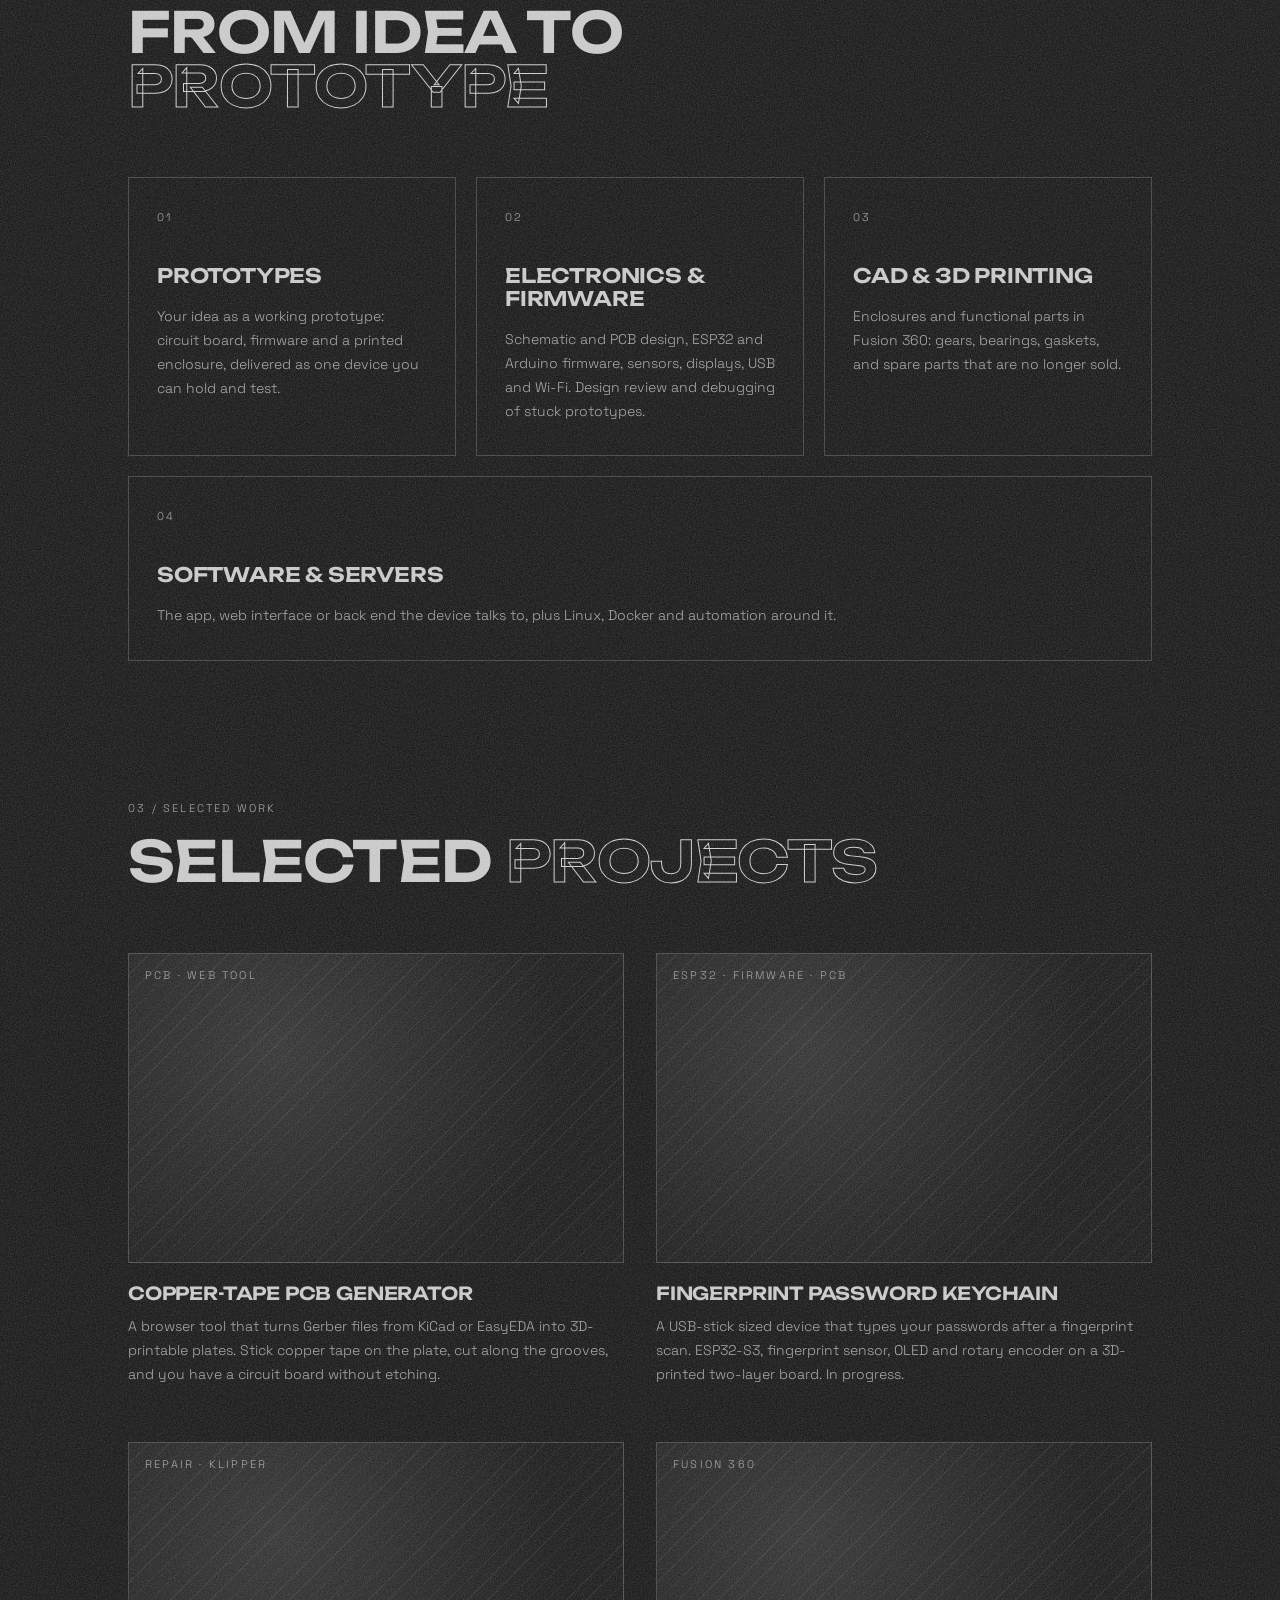
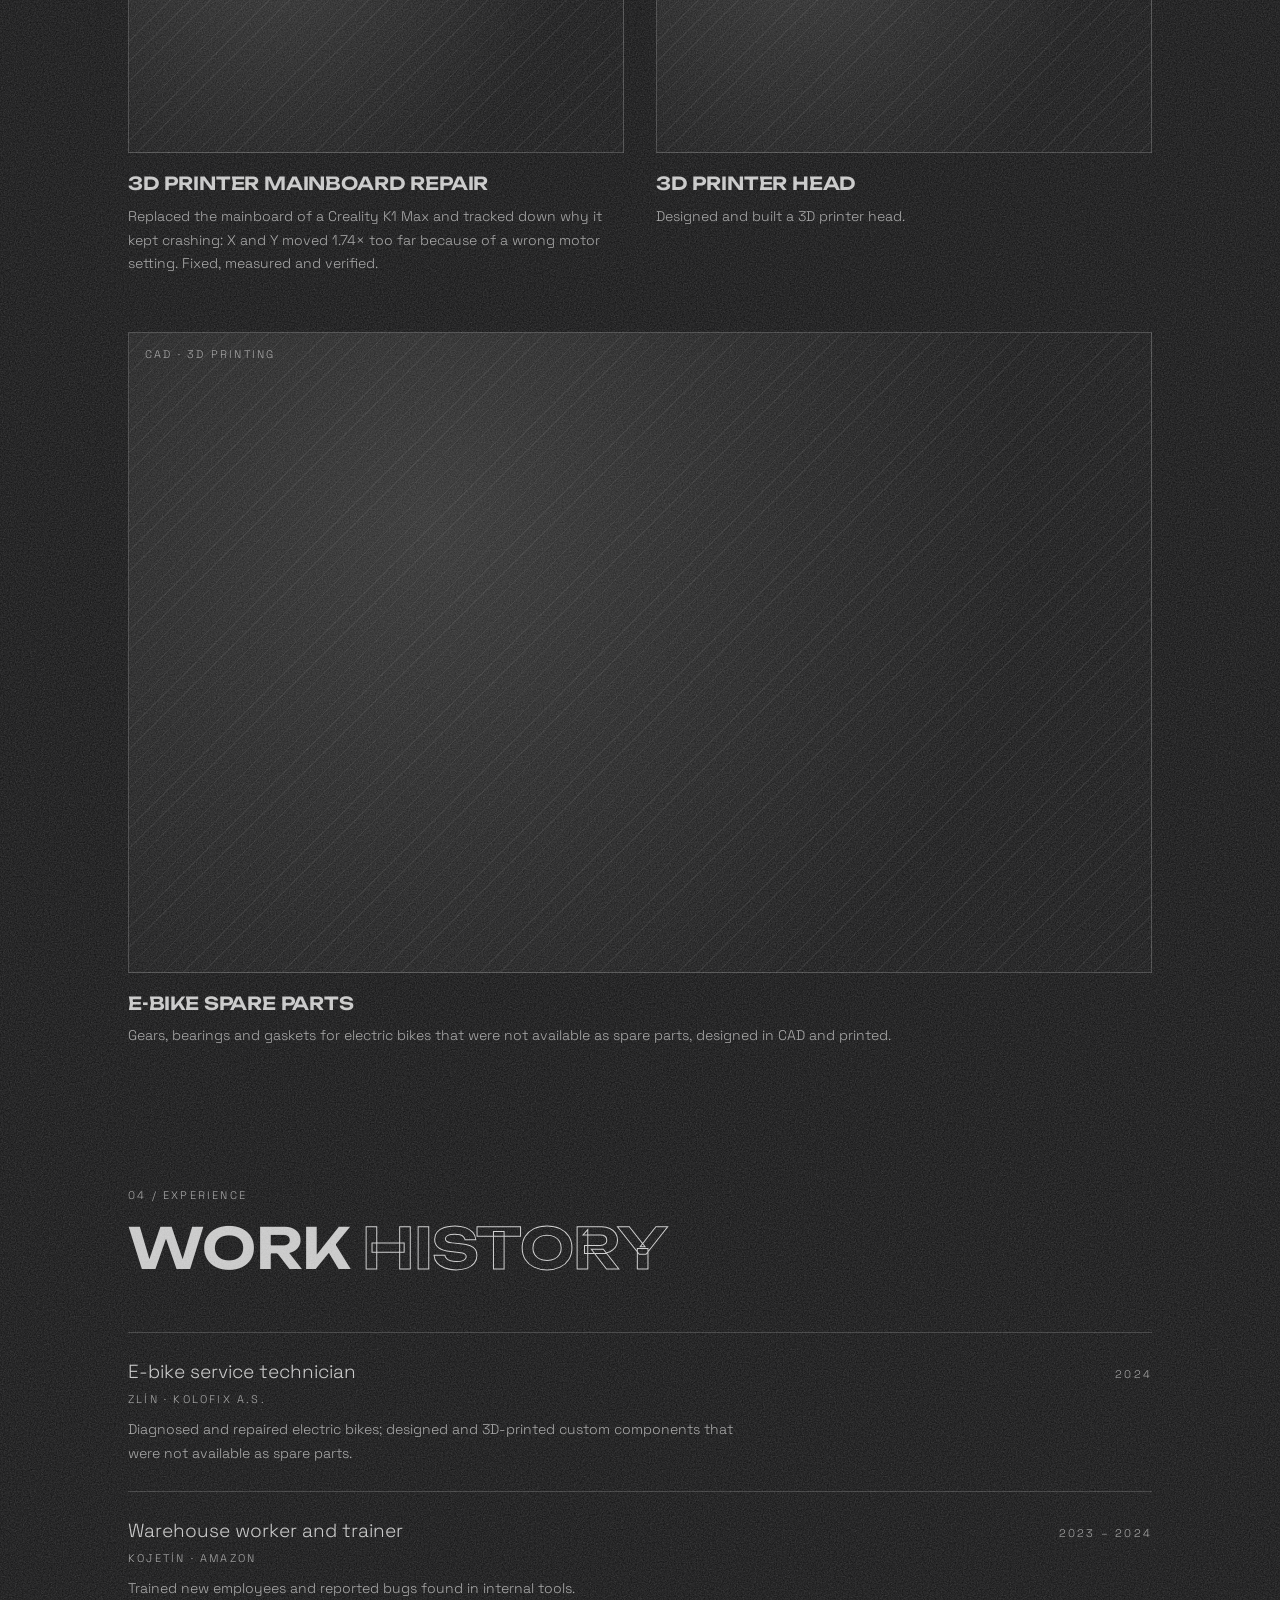
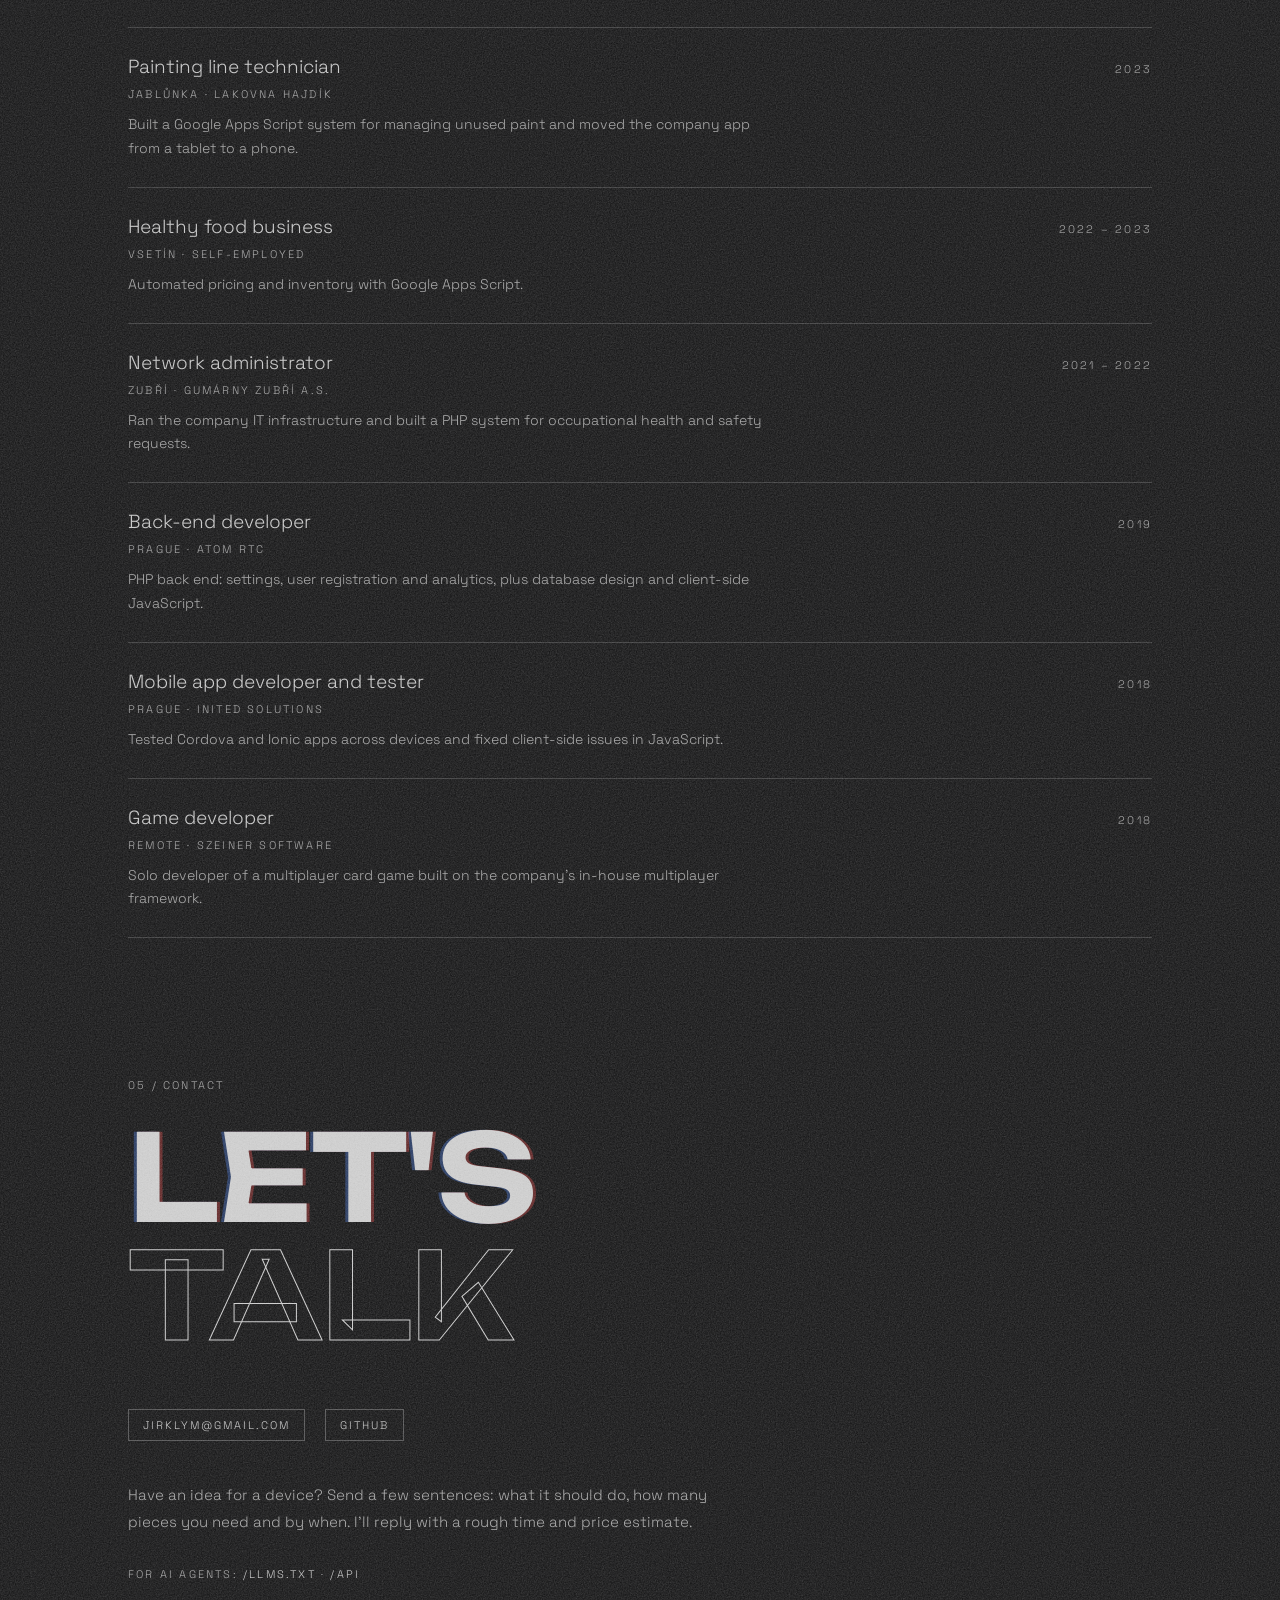
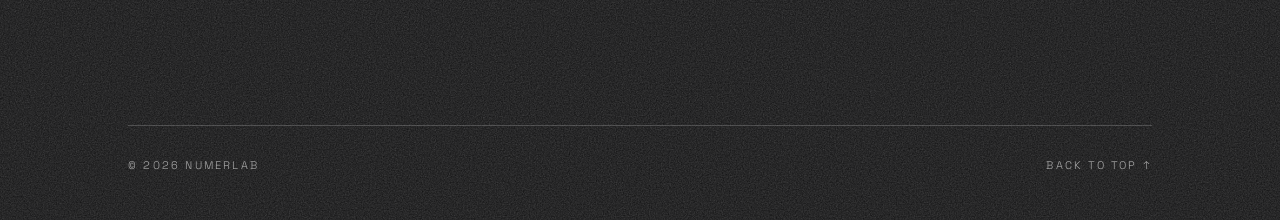
==== commit 72a74848: "Rework portfolio around hardware prototyping, add agent API - Hero, about, skills, services and proj" ====
--- a/portfolio/index.html
+++ b/portfolio/index.html
@@ -4,7 +4,9 @@
 <meta charset="utf-8">
 <meta name="viewport" content="width=device-width, initial-scale=1">
 <title>Jiří Kořenek – Numerlab</title>
-<meta name="description" content="Personal portfolio of Jiří Kořenek: software, CAD and 3D printing, automation.">
+<meta name="description" content="Hardware prototyping by Jiří Kořenek: from idea to a working prototype with PCB, firmware and a 3D-printed enclosure. Czechia.">
+<link rel="alternate" type="application/json" href="/api" title="Numerlab API (services, projects, contact)">
+<link rel="alternate" type="text/markdown" href="/llms.txt" title="Summary for AI agents">
 <link rel="icon" href="logo.png">
 <link rel="preconnect" href="https://fonts.googleapis.com">
 <link href="https://fonts.googleapis.com/css2?family=Unbounded:wght@400;600&family=Space+Grotesk:wght@300;400;500&display=swap" rel="stylesheet">
@@ -89,7 +91,7 @@
 <span style="font-size:12px;letter-spacing:.14em;text-transform:uppercase;font-weight:500;color:#d8d8d8">Jiří Kořenek</span>
 </div>
 <div style="display:flex;flex-wrap:wrap;gap:6px 22px;font-size:12px;letter-spacing:.14em;text-transform:uppercase">
-<a href="#about">About</a><span style="color:#666">/</span><a href="#work">Work</a><span style="color:#666">/</span><a href="#experience">Experience</a><span style="color:#666">/</span><a href="#contact">Contact</a>
+<a href="#about">About</a><span style="color:#666">/</span><a href="#services">Services</a><span style="color:#666">/</span><a href="#work">Work</a><span style="color:#666">/</span><a href="#experience">Experience</a><span style="color:#666">/</span><a href="#contact">Contact</a>
 </div>
 </nav>
 
@@ -125,10 +127,10 @@
 
 <div class="hero-title">
 <h1 class="wide chroma" style="color:#d4d4d4">Numerlab</h1>
-<h1 class="wide out" style="margin-top:4px">Developer</h1>
-</div>
-
-<div class="tiny hero-tags" style="position:absolute;left:14%;bottom:44px;z-index:10;display:flex;gap:22px;align-items:center;flex-wrap:wrap"><span>Developer</span><span style="color:#666">&amp;</span><span>Computer enthusiast</span></div>
+<h1 class="wide out" style="margin-top:4px">Prototypes</h1>
+</div>
+
+<div class="tiny hero-tags" style="position:absolute;left:14%;bottom:44px;z-index:10;display:flex;gap:22px;align-items:center;flex-wrap:wrap"><span>Hardware prototyping</span><span style="color:#666">&amp;</span><span>Software</span></div>
 <a class="hero-scroll" href="#about" aria-label="Scroll to about" style="position:absolute;right:clamp(24px,4vw,64px);bottom:40px;z-index:10;width:92px;height:92px;border:1px solid #bdbdbd;border-radius:50%;display:flex;flex-direction:column;align-items:center;justify-content:center;gap:2px">
 <svg width="18" height="22" viewBox="0 0 18 22" aria-hidden="true"><path d="M1 2L9 8L17 2M1 10L9 16L17 10" fill="none" stroke="#cfcfcf"/></svg>
 <span class="tiny" style="font-size:8px">Scroll</span>
@@ -141,8 +143,8 @@
 <div style="display:flex;flex-wrap:wrap;gap:64px;margin-top:20px">
 <div style="flex:1 1 420px;min-width:0">
 <h2 class="wide" style="font-size:clamp(30px,4.4vw,64px)">About <span class="out">me</span></h2>
-<p style="font-size:17px;line-height:1.8;color:#b8b8b8;margin:40px 0 0;max-width:560px">A tech enthusiast with a strong focus on software development and CAD design. I've developed a 3D printer head and used CAD to design functional components like gears and bearings.</p>
-<p style="font-size:17px;line-height:1.8;color:#b8b8b8;margin:20px 0 0;max-width:560px">With a passion for creating efficient solutions, I enjoy combining my technical expertise in programming and design to tackle complex projects. Whether it's automating processes or designing custom parts, I'm always looking for ways to innovate and improve.</p>
+<p style="font-size:17px;line-height:1.8;color:#b8b8b8;margin:40px 0 0;max-width:560px">I turn ideas into working hardware. One person for the whole thing: the circuit board, the firmware, the 3D-printed enclosure and the software or server behind it. No handoffs between teams.</p>
+<p style="font-size:17px;line-height:1.8;color:#b8b8b8;margin:20px 0 0;max-width:560px">I design PCBs, write firmware for ESP32 and Arduino, model parts in CAD and print them, and I repair what others gave up on, from e-bikes to 3D printer mainboards. On the software side I do web back ends, Linux, Docker and automation.</p>
 </div>
 <div style="flex:1 1 380px;min-width:0" id="skills">
 <div class="tiny">Skills</div>
@@ -155,6 +157,9 @@
 <span class="chip skill"><img src="icons/git.png" alt="">Git</span>
 <span class="chip skill"><img class="inv" src="icons/unity.png" alt="">Unity</span>
 <span class="chip skill"><img src="icons/arduino.png" alt="">Arduino</span>
+<span class="chip">ESP32</span>
+<span class="chip">KiCad / PCB design</span>
+<span class="chip">3D printing</span>
 <span class="chip skill"><img src="icons/fusion360.png" alt="">Fusion 360</span>
 <span class="chip skill"><img src="icons/gscript.png" alt="">Google Apps Script</span>
 <span class="chip skill"><img class="inv" src="icons/scripting.png" alt="">Scripting</span>
@@ -166,12 +171,12 @@
 <!-- WHAT I DO -->
 <section class="sec" id="services">
 <div class="tiny">02 / What I do</div>
-<h2 class="wide" style="font-size:clamp(30px,4.4vw,64px);margin-top:20px;max-width:900px">What I <span class="out">build</span></h2>
+<h2 class="wide" style="font-size:clamp(30px,4.4vw,64px);margin-top:20px;max-width:900px">From idea to <span class="out">prototype</span></h2>
 <div style="display:flex;flex-wrap:wrap;gap:20px;margin-top:64px">
-<div class="card"><div class="tiny">01</div><h3 class="wide" style="font-size:20px;margin-top:40px;line-height:1.15">Software</h3><p style="font-size:14px;line-height:1.7;color:#a8a8a8;margin:18px 0 0">Web and back-end development with JavaScript and PHP, databases, and games.</p></div>
-<div class="card"><div class="tiny">02</div><h3 class="wide" style="font-size:20px;margin-top:40px;line-height:1.15">CAD &amp; 3D printing</h3><p style="font-size:14px;line-height:1.7;color:#a8a8a8;margin:18px 0 0">Functional parts designed in Fusion 360 and printed: gears, bearings, gaskets.</p></div>
-<div class="card"><div class="tiny">03</div><h3 class="wide" style="font-size:20px;margin-top:40px;line-height:1.15">Automation</h3><p style="font-size:14px;line-height:1.7;color:#a8a8a8;margin:18px 0 0">Google Apps Script and scripting to remove manual work from pricing, inventory and reporting.</p></div>
-<div class="card"><div class="tiny">04</div><h3 class="wide" style="font-size:20px;margin-top:40px;line-height:1.15">IT &amp; networks</h3><p style="font-size:14px;line-height:1.7;color:#a8a8a8;margin:18px 0 0">Network administration, Linux and Docker, and keeping infrastructure running.</p></div>
+<div class="card"><div class="tiny">01</div><h3 class="wide" style="font-size:20px;margin-top:40px;line-height:1.15">Prototypes</h3><p style="font-size:14px;line-height:1.7;color:#a8a8a8;margin:18px 0 0">Your idea as a working prototype: circuit board, firmware and a printed enclosure, delivered as one device you can hold and test.</p></div>
+<div class="card"><div class="tiny">02</div><h3 class="wide" style="font-size:20px;margin-top:40px;line-height:1.15">Electronics &amp; firmware</h3><p style="font-size:14px;line-height:1.7;color:#a8a8a8;margin:18px 0 0">Schematic and PCB design, ESP32 and Arduino firmware, sensors, displays, USB and Wi-Fi. Design review and debugging of stuck prototypes.</p></div>
+<div class="card"><div class="tiny">03</div><h3 class="wide" style="font-size:20px;margin-top:40px;line-height:1.15">CAD &amp; 3D printing</h3><p style="font-size:14px;line-height:1.7;color:#a8a8a8;margin:18px 0 0">Enclosures and functional parts in Fusion 360: gears, bearings, gaskets, and spare parts that are no longer sold.</p></div>
+<div class="card"><div class="tiny">04</div><h3 class="wide" style="font-size:20px;margin-top:40px;line-height:1.15">Software &amp; servers</h3><p style="font-size:14px;line-height:1.7;color:#a8a8a8;margin:18px 0 0">The app, web interface or back end the device talks to, plus Linux, Docker and automation around it.</p></div>
 </div>
 </section>
 
@@ -180,10 +185,11 @@
 <div class="tiny">03 / Selected work</div>
 <h2 class="wide" style="font-size:clamp(30px,4.4vw,64px);margin-top:20px">Selected <span class="out">projects</span></h2>
 <div style="display:flex;flex-wrap:wrap;gap:56px 32px;margin-top:64px">
+<div class="work"><div class="plate"><div class="tiny" style="position:absolute;left:16px;top:14px">PCB · web tool</div></div><div style="margin-top:20px"><a href="https://wallach-game.github.io/pcb-tape-plates/"><h3 class="wide" style="font-size:18px;line-height:1.2">Copper-tape PCB generator</h3></a></div><p style="font-size:14px;line-height:1.7;color:#a8a8a8;margin:10px 0 0">A browser tool that turns Gerber files from KiCad or EasyEDA into 3D-printable plates. Stick copper tape on the plate, cut along the grooves, and you have a circuit board without etching.</p></div>
+<div class="work"><div class="plate"><div class="tiny" style="position:absolute;left:16px;top:14px">ESP32 · firmware · PCB</div></div><div style="margin-top:20px"><h3 class="wide" style="font-size:18px;line-height:1.2">Fingerprint password keychain</h3></div><p style="font-size:14px;line-height:1.7;color:#a8a8a8;margin:10px 0 0">A USB-stick sized device that types your passwords after a fingerprint scan. ESP32-S3, fingerprint sensor, OLED and rotary encoder on a 3D-printed two-layer board. In progress.</p></div>
+<div class="work"><div class="plate"><div class="tiny" style="position:absolute;left:16px;top:14px">Repair · Klipper</div></div><div style="margin-top:20px"><h3 class="wide" style="font-size:18px;line-height:1.2">3D printer mainboard repair</h3></div><p style="font-size:14px;line-height:1.7;color:#a8a8a8;margin:10px 0 0">Replaced the mainboard of a Creality K1 Max and tracked down why it kept crashing: X and Y moved 1.74× too far because of a wrong motor setting. Fixed, measured and verified.</p></div>
 <div class="work"><div class="plate"><div class="tiny" style="position:absolute;left:16px;top:14px">Fusion 360</div></div><div style="margin-top:20px"><h3 class="wide" style="font-size:18px;line-height:1.2">3D printer head</h3></div><p style="font-size:14px;line-height:1.7;color:#a8a8a8;margin:10px 0 0">Designed and built a 3D printer head.</p></div>
-<div class="work"><div class="plate"><div class="tiny" style="position:absolute;left:16px;top:14px">CAD · 3D printing</div></div><div style="margin-top:20px"><h3 class="wide" style="font-size:18px;line-height:1.2">Custom parts</h3></div><p style="font-size:14px;line-height:1.7;color:#a8a8a8;margin:10px 0 0">Gears, bearings and e-bike gaskets that were not available as spare parts, designed in CAD and printed.</p></div>
-<div class="work"><div class="plate"><div class="tiny" style="position:absolute;left:16px;top:14px">PHP</div></div><div style="margin-top:20px"><h3 class="wide" style="font-size:18px;line-height:1.2">OHS request system</h3></div><p style="font-size:14px;line-height:1.7;color:#a8a8a8;margin:10px 0 0">Occupational health and safety reporting system that streamlined requests and improved compliance.</p></div>
-<div class="work"><div class="plate"><div class="tiny" style="position:absolute;left:16px;top:14px">Google Apps Script</div></div><div style="margin-top:20px"><h3 class="wide" style="font-size:18px;line-height:1.2">Business automations</h3></div><p style="font-size:14px;line-height:1.7;color:#a8a8a8;margin:10px 0 0">Scripts for product pricing, inventory and managing unused paint, which saved the company money.</p></div>
+<div class="work"><div class="plate"><div class="tiny" style="position:absolute;left:16px;top:14px">CAD · 3D printing</div></div><div style="margin-top:20px"><h3 class="wide" style="font-size:18px;line-height:1.2">E-bike spare parts</h3></div><p style="font-size:14px;line-height:1.7;color:#a8a8a8;margin:10px 0 0">Gears, bearings and gaskets for electric bikes that were not available as spare parts, designed in CAD and printed.</p></div>
 </div>
 </section>
 
@@ -209,9 +215,11 @@
 <h2 class="wide chroma" style="font-size:clamp(44px,9.4vw,150px);margin-top:28px;color:#d4d4d4">Let's</h2>
 <h2 class="wide out" style="font-size:clamp(44px,9.4vw,150px);margin-top:4px">Talk</h2>
 <div style="display:flex;flex-wrap:wrap;gap:20px;margin-top:56px">
+<a class="chip" href="mailto:jirklym@gmail.com">jirklym@gmail.com</a>
 <a class="chip" href="https://github.com/wallach-game">GitHub</a>
-<a class="chip" href="mailto:">[Your email]</a>
-</div>
+</div>
+<p style="font-size:15px;line-height:1.8;color:#a8a8a8;margin:40px 0 0;max-width:620px">Have an idea for a device? Send a few sentences: what it should do, how many pieces you need and by when. I'll reply with a rough time and price estimate.</p>
+<p class="tiny" style="margin:28px 0 0;line-height:2">For AI agents: <a href="/llms.txt">/llms.txt</a> · <a href="/api">/api</a></p>
 <footer style="margin-top:140px;border-top:1px solid rgba(255,255,255,.2);padding:32px 0 48px;display:flex;flex-wrap:wrap;justify-content:space-between;gap:16px"><span class="tiny">© 2026 Numerlab</span><a class="tiny" href="#top">Back to top ↑</a></footer>
 </section>
 
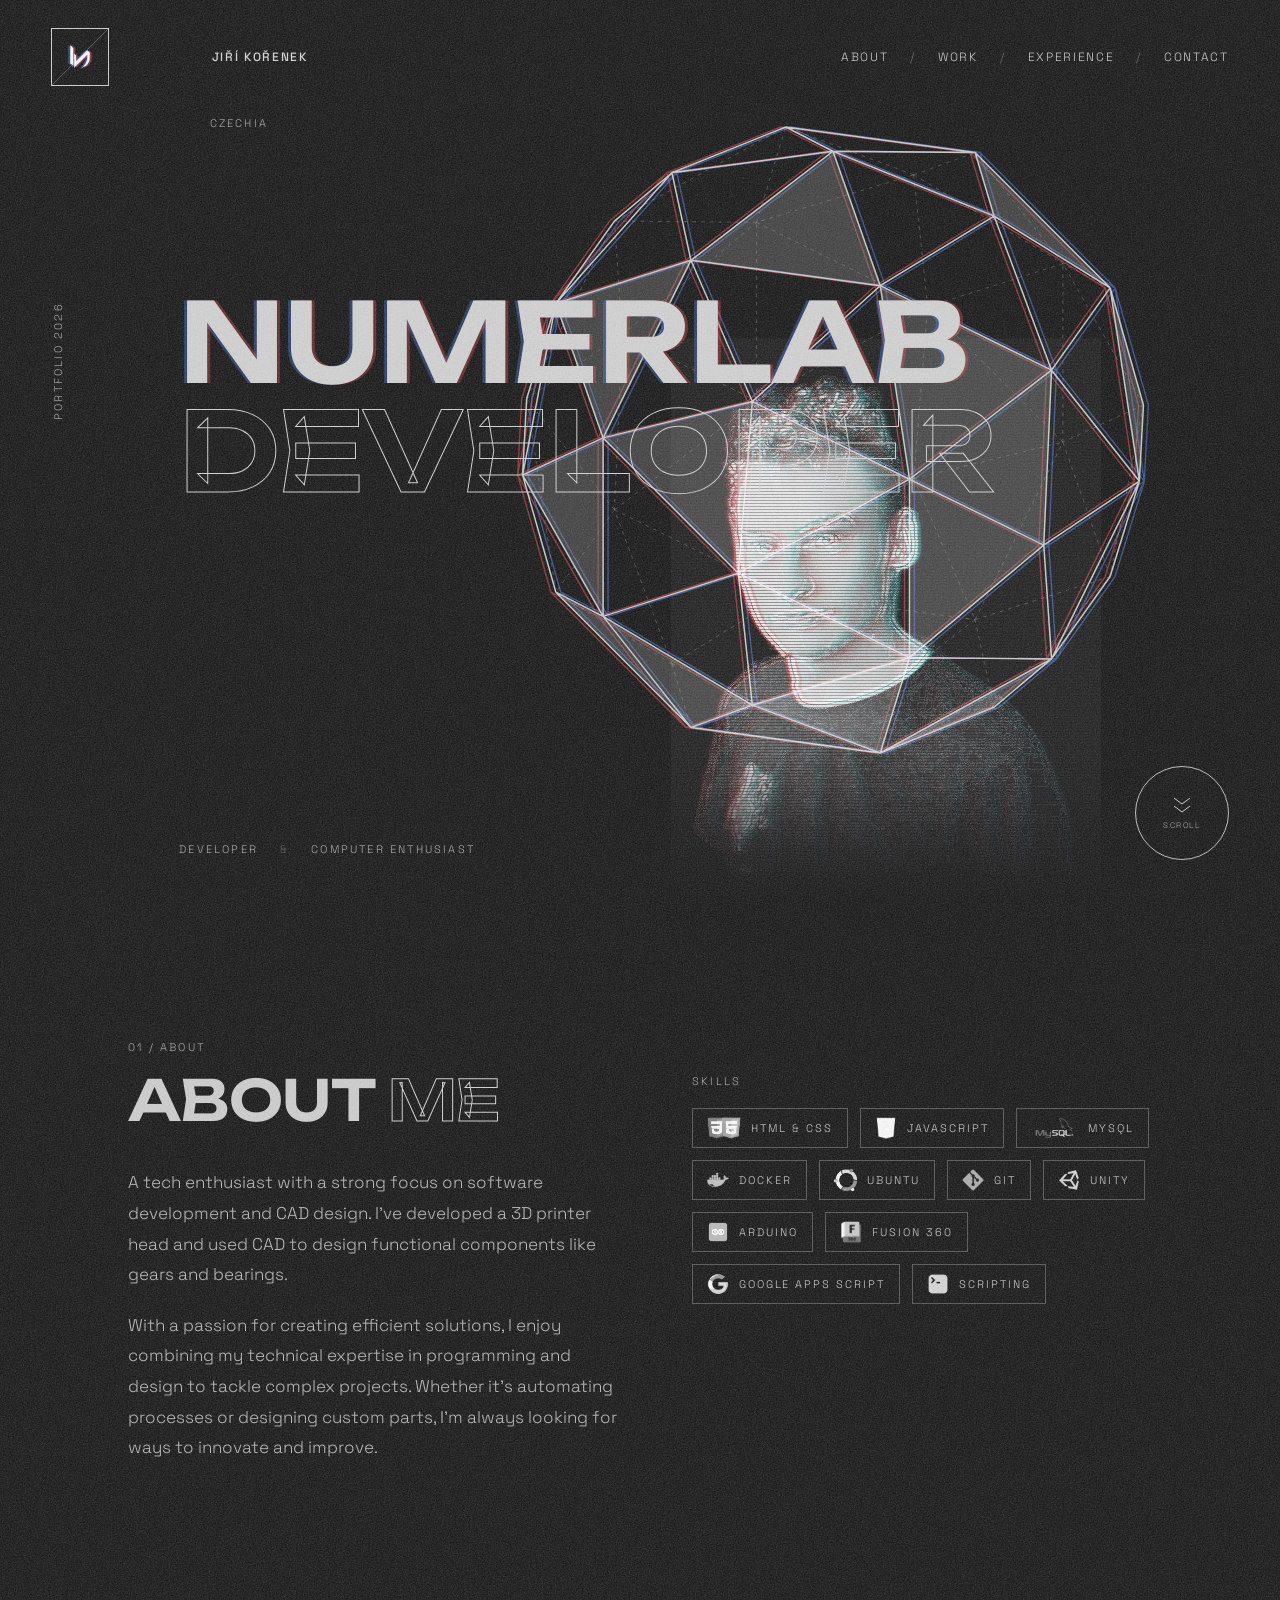
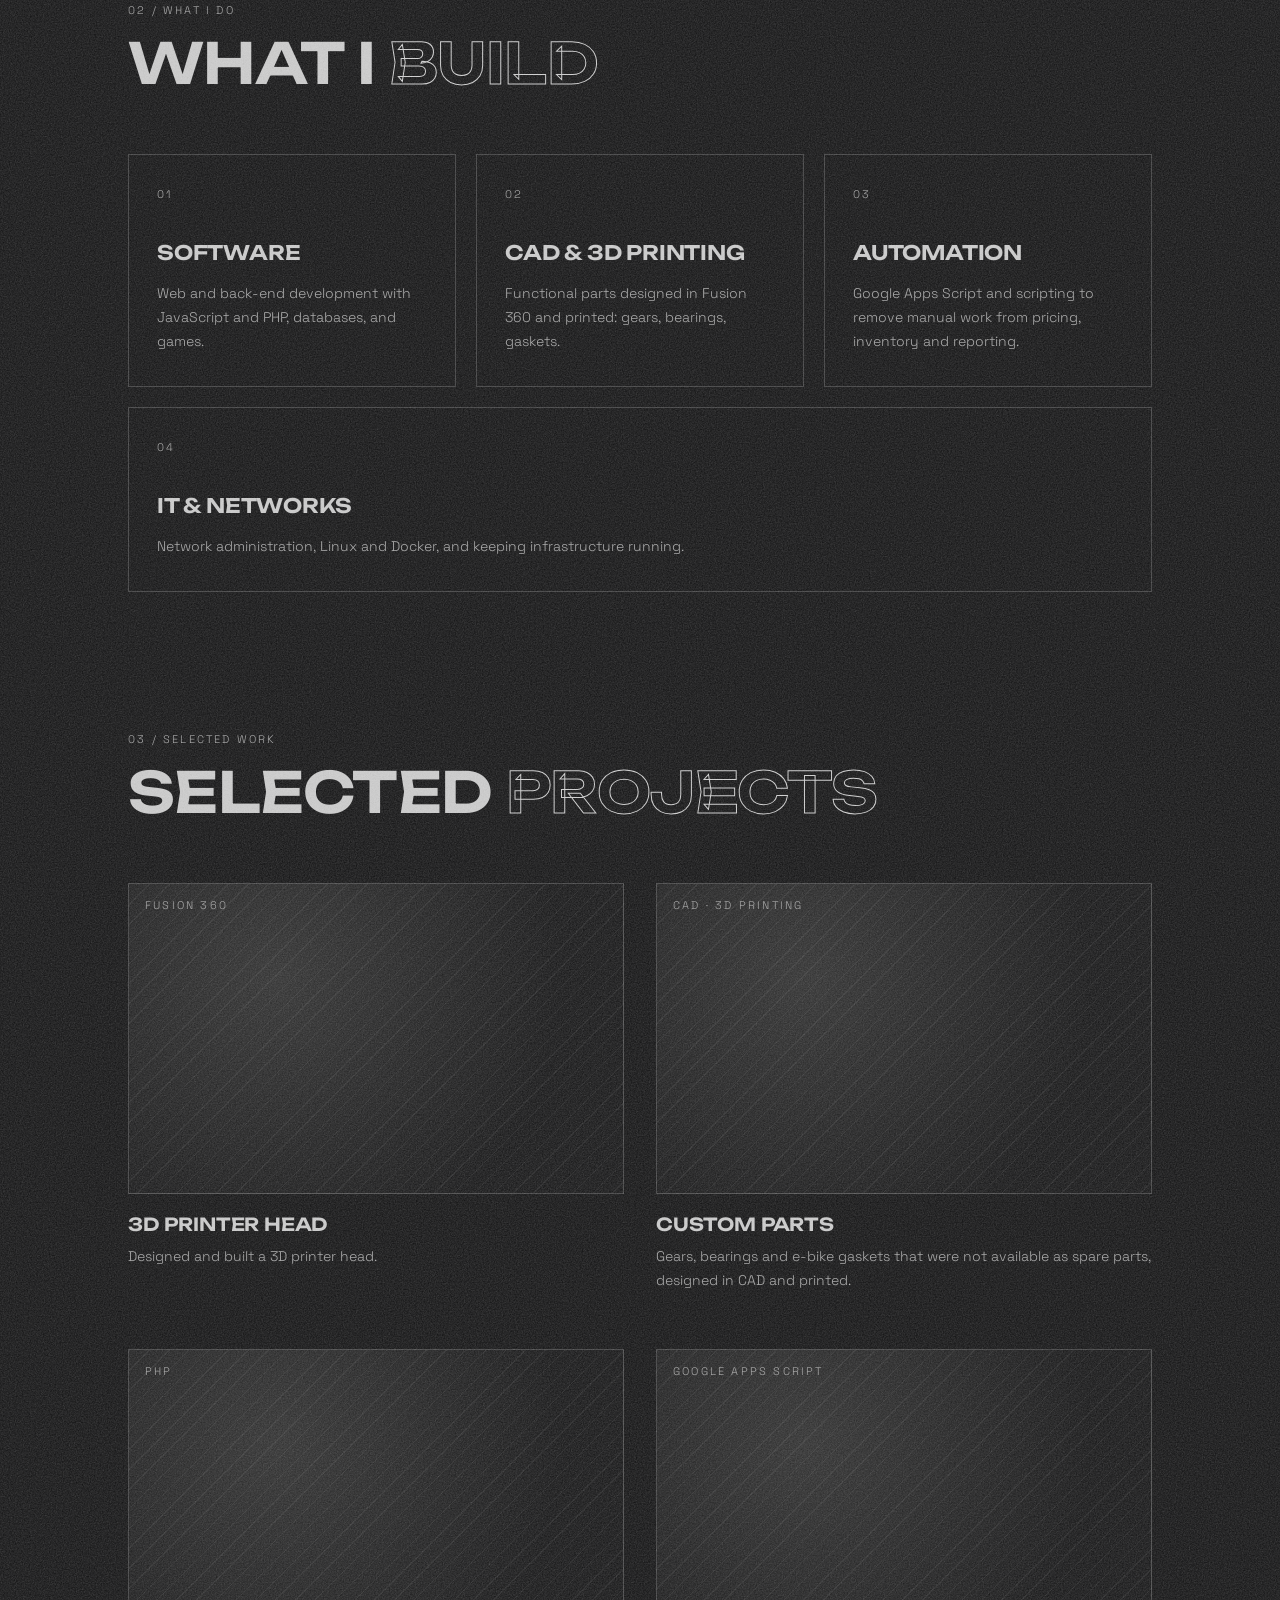
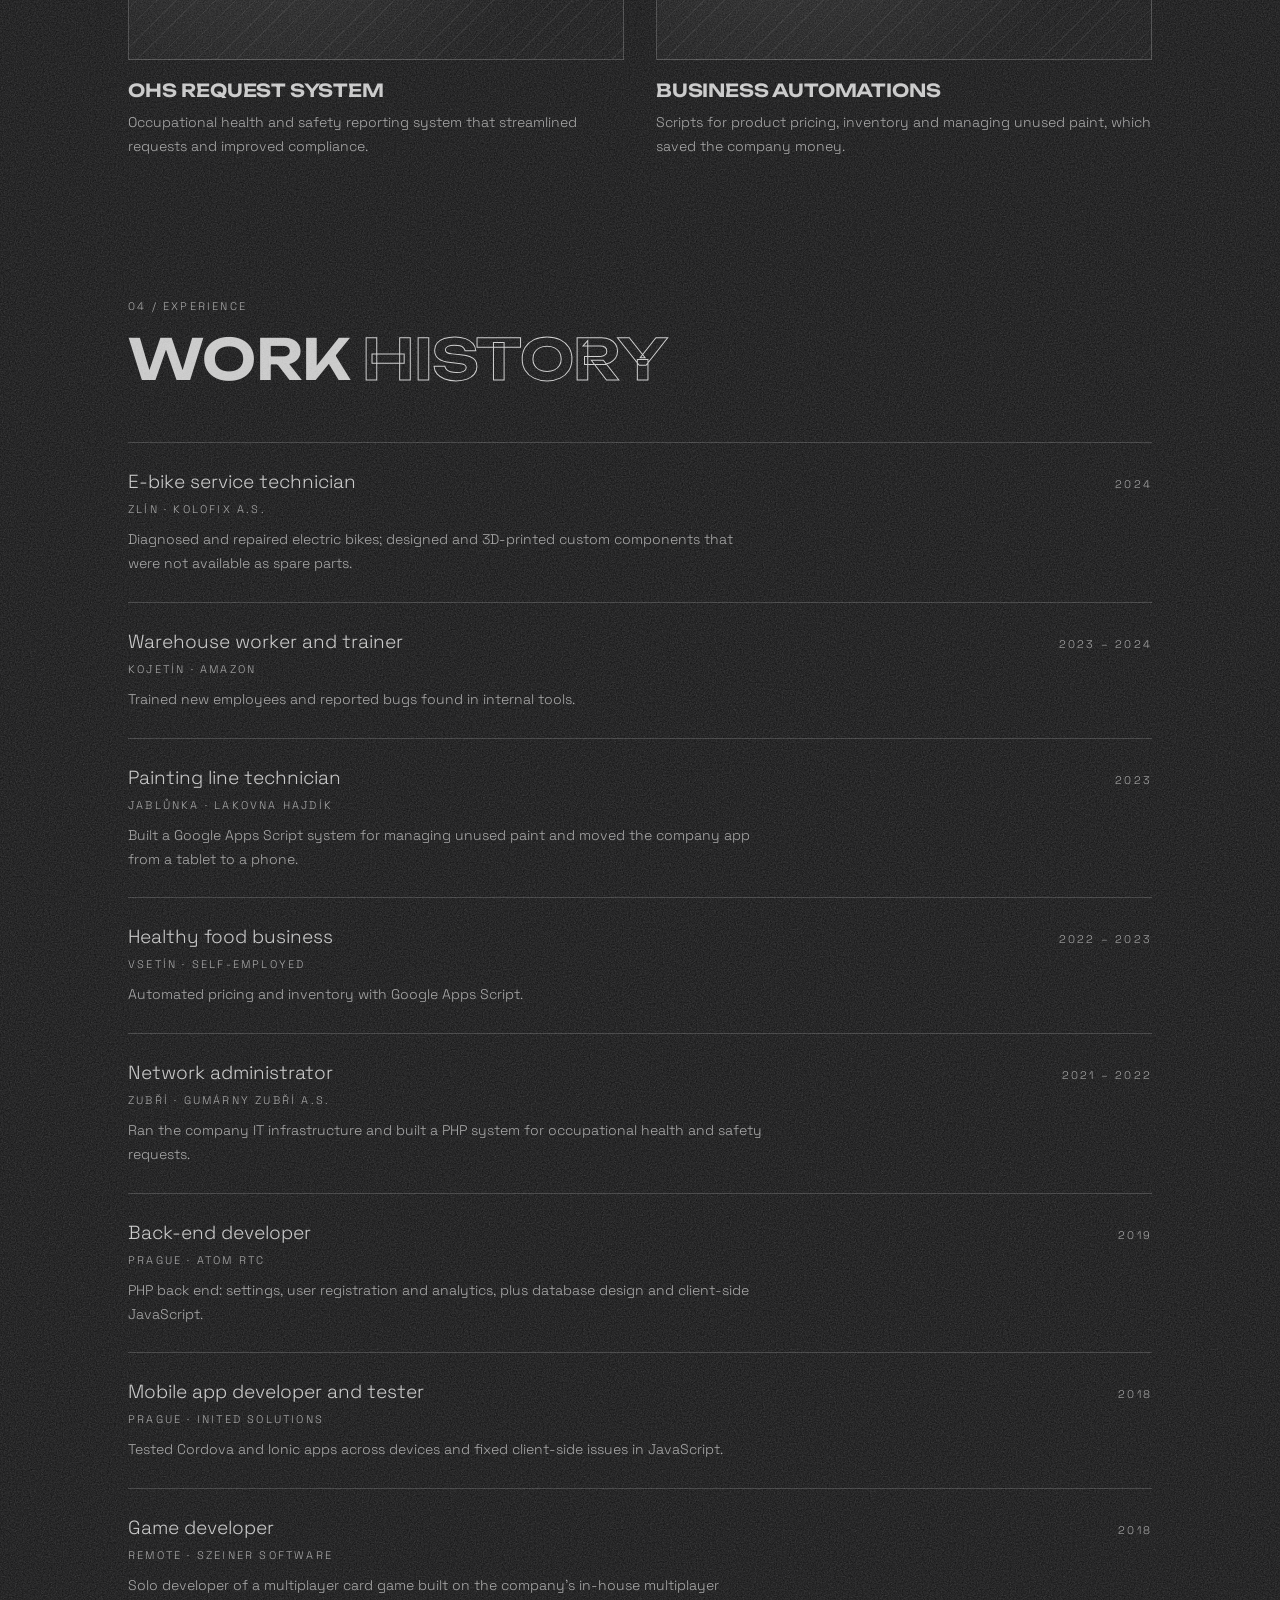
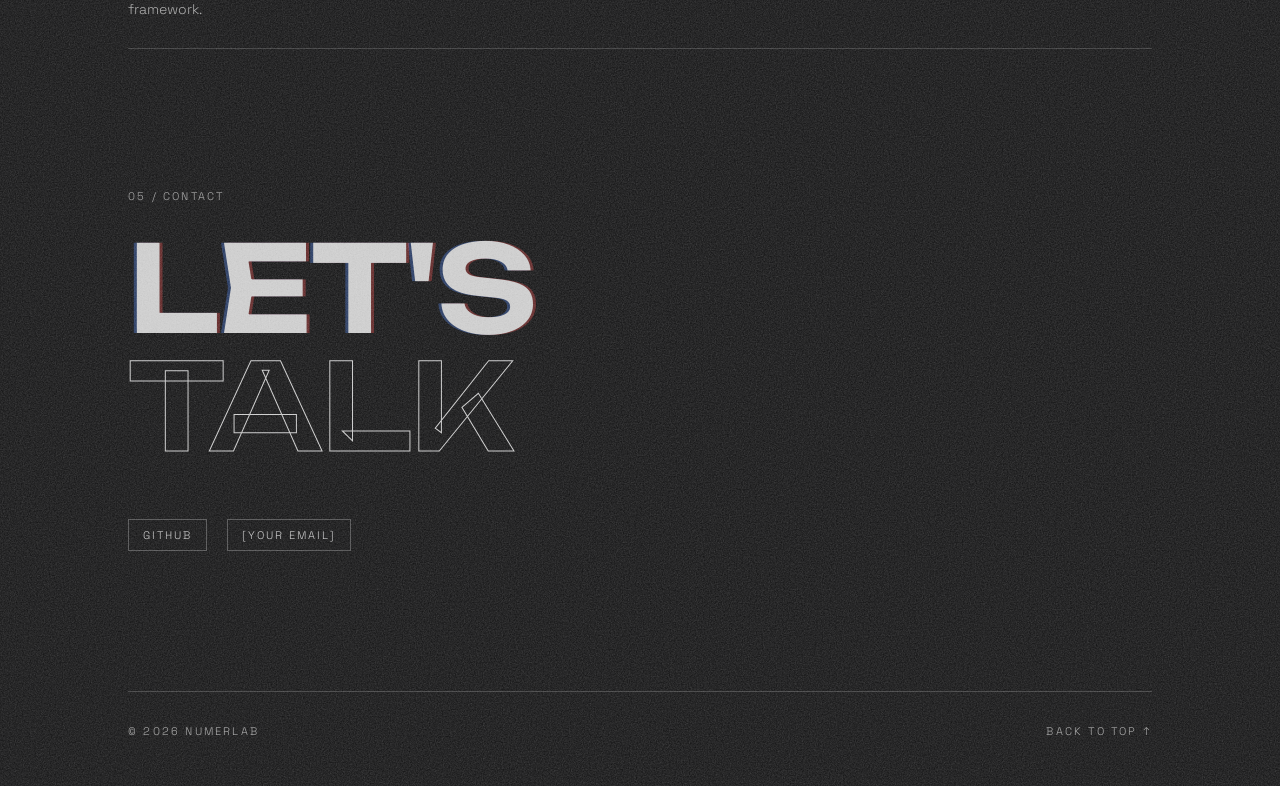
==== commit 780f4c85: "Revert "Rework portfolio around hardware prototyping, add agent API" Pushed live by mistake; the wor" ====
--- a/portfolio/index.html
+++ b/portfolio/index.html
@@ -4,9 +4,7 @@
 <meta charset="utf-8">
 <meta name="viewport" content="width=device-width, initial-scale=1">
 <title>Jiří Kořenek – Numerlab</title>
-<meta name="description" content="Hardware prototyping by Jiří Kořenek: from idea to a working prototype with PCB, firmware and a 3D-printed enclosure. Czechia.">
-<link rel="alternate" type="application/json" href="/api" title="Numerlab API (services, projects, contact)">
-<link rel="alternate" type="text/markdown" href="/llms.txt" title="Summary for AI agents">
+<meta name="description" content="Personal portfolio of Jiří Kořenek: software, CAD and 3D printing, automation.">
 <link rel="icon" href="logo.png">
 <link rel="preconnect" href="https://fonts.googleapis.com">
 <link href="https://fonts.googleapis.com/css2?family=Unbounded:wght@400;600&family=Space+Grotesk:wght@300;400;500&display=swap" rel="stylesheet">
@@ -91,7 +89,7 @@
 <span style="font-size:12px;letter-spacing:.14em;text-transform:uppercase;font-weight:500;color:#d8d8d8">Jiří Kořenek</span>
 </div>
 <div style="display:flex;flex-wrap:wrap;gap:6px 22px;font-size:12px;letter-spacing:.14em;text-transform:uppercase">
-<a href="#about">About</a><span style="color:#666">/</span><a href="#services">Services</a><span style="color:#666">/</span><a href="#work">Work</a><span style="color:#666">/</span><a href="#experience">Experience</a><span style="color:#666">/</span><a href="#contact">Contact</a>
+<a href="#about">About</a><span style="color:#666">/</span><a href="#work">Work</a><span style="color:#666">/</span><a href="#experience">Experience</a><span style="color:#666">/</span><a href="#contact">Contact</a>
 </div>
 </nav>
 
@@ -127,10 +125,10 @@
 
 <div class="hero-title">
 <h1 class="wide chroma" style="color:#d4d4d4">Numerlab</h1>
-<h1 class="wide out" style="margin-top:4px">Prototypes</h1>
-</div>
-
-<div class="tiny hero-tags" style="position:absolute;left:14%;bottom:44px;z-index:10;display:flex;gap:22px;align-items:center;flex-wrap:wrap"><span>Hardware prototyping</span><span style="color:#666">&amp;</span><span>Software</span></div>
+<h1 class="wide out" style="margin-top:4px">Developer</h1>
+</div>
+
+<div class="tiny hero-tags" style="position:absolute;left:14%;bottom:44px;z-index:10;display:flex;gap:22px;align-items:center;flex-wrap:wrap"><span>Developer</span><span style="color:#666">&amp;</span><span>Computer enthusiast</span></div>
 <a class="hero-scroll" href="#about" aria-label="Scroll to about" style="position:absolute;right:clamp(24px,4vw,64px);bottom:40px;z-index:10;width:92px;height:92px;border:1px solid #bdbdbd;border-radius:50%;display:flex;flex-direction:column;align-items:center;justify-content:center;gap:2px">
 <svg width="18" height="22" viewBox="0 0 18 22" aria-hidden="true"><path d="M1 2L9 8L17 2M1 10L9 16L17 10" fill="none" stroke="#cfcfcf"/></svg>
 <span class="tiny" style="font-size:8px">Scroll</span>
@@ -143,8 +141,8 @@
 <div style="display:flex;flex-wrap:wrap;gap:64px;margin-top:20px">
 <div style="flex:1 1 420px;min-width:0">
 <h2 class="wide" style="font-size:clamp(30px,4.4vw,64px)">About <span class="out">me</span></h2>
-<p style="font-size:17px;line-height:1.8;color:#b8b8b8;margin:40px 0 0;max-width:560px">I turn ideas into working hardware. One person for the whole thing: the circuit board, the firmware, the 3D-printed enclosure and the software or server behind it. No handoffs between teams.</p>
-<p style="font-size:17px;line-height:1.8;color:#b8b8b8;margin:20px 0 0;max-width:560px">I design PCBs, write firmware for ESP32 and Arduino, model parts in CAD and print them, and I repair what others gave up on, from e-bikes to 3D printer mainboards. On the software side I do web back ends, Linux, Docker and automation.</p>
+<p style="font-size:17px;line-height:1.8;color:#b8b8b8;margin:40px 0 0;max-width:560px">A tech enthusiast with a strong focus on software development and CAD design. I've developed a 3D printer head and used CAD to design functional components like gears and bearings.</p>
+<p style="font-size:17px;line-height:1.8;color:#b8b8b8;margin:20px 0 0;max-width:560px">With a passion for creating efficient solutions, I enjoy combining my technical expertise in programming and design to tackle complex projects. Whether it's automating processes or designing custom parts, I'm always looking for ways to innovate and improve.</p>
 </div>
 <div style="flex:1 1 380px;min-width:0" id="skills">
 <div class="tiny">Skills</div>
@@ -157,9 +155,6 @@
 <span class="chip skill"><img src="icons/git.png" alt="">Git</span>
 <span class="chip skill"><img class="inv" src="icons/unity.png" alt="">Unity</span>
 <span class="chip skill"><img src="icons/arduino.png" alt="">Arduino</span>
-<span class="chip">ESP32</span>
-<span class="chip">KiCad / PCB design</span>
-<span class="chip">3D printing</span>
 <span class="chip skill"><img src="icons/fusion360.png" alt="">Fusion 360</span>
 <span class="chip skill"><img src="icons/gscript.png" alt="">Google Apps Script</span>
 <span class="chip skill"><img class="inv" src="icons/scripting.png" alt="">Scripting</span>
@@ -171,12 +166,12 @@
 <!-- WHAT I DO -->
 <section class="sec" id="services">
 <div class="tiny">02 / What I do</div>
-<h2 class="wide" style="font-size:clamp(30px,4.4vw,64px);margin-top:20px;max-width:900px">From idea to <span class="out">prototype</span></h2>
+<h2 class="wide" style="font-size:clamp(30px,4.4vw,64px);margin-top:20px;max-width:900px">What I <span class="out">build</span></h2>
 <div style="display:flex;flex-wrap:wrap;gap:20px;margin-top:64px">
-<div class="card"><div class="tiny">01</div><h3 class="wide" style="font-size:20px;margin-top:40px;line-height:1.15">Prototypes</h3><p style="font-size:14px;line-height:1.7;color:#a8a8a8;margin:18px 0 0">Your idea as a working prototype: circuit board, firmware and a printed enclosure, delivered as one device you can hold and test.</p></div>
-<div class="card"><div class="tiny">02</div><h3 class="wide" style="font-size:20px;margin-top:40px;line-height:1.15">Electronics &amp; firmware</h3><p style="font-size:14px;line-height:1.7;color:#a8a8a8;margin:18px 0 0">Schematic and PCB design, ESP32 and Arduino firmware, sensors, displays, USB and Wi-Fi. Design review and debugging of stuck prototypes.</p></div>
-<div class="card"><div class="tiny">03</div><h3 class="wide" style="font-size:20px;margin-top:40px;line-height:1.15">CAD &amp; 3D printing</h3><p style="font-size:14px;line-height:1.7;color:#a8a8a8;margin:18px 0 0">Enclosures and functional parts in Fusion 360: gears, bearings, gaskets, and spare parts that are no longer sold.</p></div>
-<div class="card"><div class="tiny">04</div><h3 class="wide" style="font-size:20px;margin-top:40px;line-height:1.15">Software &amp; servers</h3><p style="font-size:14px;line-height:1.7;color:#a8a8a8;margin:18px 0 0">The app, web interface or back end the device talks to, plus Linux, Docker and automation around it.</p></div>
+<div class="card"><div class="tiny">01</div><h3 class="wide" style="font-size:20px;margin-top:40px;line-height:1.15">Software</h3><p style="font-size:14px;line-height:1.7;color:#a8a8a8;margin:18px 0 0">Web and back-end development with JavaScript and PHP, databases, and games.</p></div>
+<div class="card"><div class="tiny">02</div><h3 class="wide" style="font-size:20px;margin-top:40px;line-height:1.15">CAD &amp; 3D printing</h3><p style="font-size:14px;line-height:1.7;color:#a8a8a8;margin:18px 0 0">Functional parts designed in Fusion 360 and printed: gears, bearings, gaskets.</p></div>
+<div class="card"><div class="tiny">03</div><h3 class="wide" style="font-size:20px;margin-top:40px;line-height:1.15">Automation</h3><p style="font-size:14px;line-height:1.7;color:#a8a8a8;margin:18px 0 0">Google Apps Script and scripting to remove manual work from pricing, inventory and reporting.</p></div>
+<div class="card"><div class="tiny">04</div><h3 class="wide" style="font-size:20px;margin-top:40px;line-height:1.15">IT &amp; networks</h3><p style="font-size:14px;line-height:1.7;color:#a8a8a8;margin:18px 0 0">Network administration, Linux and Docker, and keeping infrastructure running.</p></div>
 </div>
 </section>
 
@@ -185,11 +180,10 @@
 <div class="tiny">03 / Selected work</div>
 <h2 class="wide" style="font-size:clamp(30px,4.4vw,64px);margin-top:20px">Selected <span class="out">projects</span></h2>
 <div style="display:flex;flex-wrap:wrap;gap:56px 32px;margin-top:64px">
-<div class="work"><div class="plate"><div class="tiny" style="position:absolute;left:16px;top:14px">PCB · web tool</div></div><div style="margin-top:20px"><a href="https://wallach-game.github.io/pcb-tape-plates/"><h3 class="wide" style="font-size:18px;line-height:1.2">Copper-tape PCB generator</h3></a></div><p style="font-size:14px;line-height:1.7;color:#a8a8a8;margin:10px 0 0">A browser tool that turns Gerber files from KiCad or EasyEDA into 3D-printable plates. Stick copper tape on the plate, cut along the grooves, and you have a circuit board without etching.</p></div>
-<div class="work"><div class="plate"><div class="tiny" style="position:absolute;left:16px;top:14px">ESP32 · firmware · PCB</div></div><div style="margin-top:20px"><h3 class="wide" style="font-size:18px;line-height:1.2">Fingerprint password keychain</h3></div><p style="font-size:14px;line-height:1.7;color:#a8a8a8;margin:10px 0 0">A USB-stick sized device that types your passwords after a fingerprint scan. ESP32-S3, fingerprint sensor, OLED and rotary encoder on a 3D-printed two-layer board. In progress.</p></div>
-<div class="work"><div class="plate"><div class="tiny" style="position:absolute;left:16px;top:14px">Repair · Klipper</div></div><div style="margin-top:20px"><h3 class="wide" style="font-size:18px;line-height:1.2">3D printer mainboard repair</h3></div><p style="font-size:14px;line-height:1.7;color:#a8a8a8;margin:10px 0 0">Replaced the mainboard of a Creality K1 Max and tracked down why it kept crashing: X and Y moved 1.74× too far because of a wrong motor setting. Fixed, measured and verified.</p></div>
 <div class="work"><div class="plate"><div class="tiny" style="position:absolute;left:16px;top:14px">Fusion 360</div></div><div style="margin-top:20px"><h3 class="wide" style="font-size:18px;line-height:1.2">3D printer head</h3></div><p style="font-size:14px;line-height:1.7;color:#a8a8a8;margin:10px 0 0">Designed and built a 3D printer head.</p></div>
-<div class="work"><div class="plate"><div class="tiny" style="position:absolute;left:16px;top:14px">CAD · 3D printing</div></div><div style="margin-top:20px"><h3 class="wide" style="font-size:18px;line-height:1.2">E-bike spare parts</h3></div><p style="font-size:14px;line-height:1.7;color:#a8a8a8;margin:10px 0 0">Gears, bearings and gaskets for electric bikes that were not available as spare parts, designed in CAD and printed.</p></div>
+<div class="work"><div class="plate"><div class="tiny" style="position:absolute;left:16px;top:14px">CAD · 3D printing</div></div><div style="margin-top:20px"><h3 class="wide" style="font-size:18px;line-height:1.2">Custom parts</h3></div><p style="font-size:14px;line-height:1.7;color:#a8a8a8;margin:10px 0 0">Gears, bearings and e-bike gaskets that were not available as spare parts, designed in CAD and printed.</p></div>
+<div class="work"><div class="plate"><div class="tiny" style="position:absolute;left:16px;top:14px">PHP</div></div><div style="margin-top:20px"><h3 class="wide" style="font-size:18px;line-height:1.2">OHS request system</h3></div><p style="font-size:14px;line-height:1.7;color:#a8a8a8;margin:10px 0 0">Occupational health and safety reporting system that streamlined requests and improved compliance.</p></div>
+<div class="work"><div class="plate"><div class="tiny" style="position:absolute;left:16px;top:14px">Google Apps Script</div></div><div style="margin-top:20px"><h3 class="wide" style="font-size:18px;line-height:1.2">Business automations</h3></div><p style="font-size:14px;line-height:1.7;color:#a8a8a8;margin:10px 0 0">Scripts for product pricing, inventory and managing unused paint, which saved the company money.</p></div>
 </div>
 </section>
 
@@ -215,11 +209,9 @@
 <h2 class="wide chroma" style="font-size:clamp(44px,9.4vw,150px);margin-top:28px;color:#d4d4d4">Let's</h2>
 <h2 class="wide out" style="font-size:clamp(44px,9.4vw,150px);margin-top:4px">Talk</h2>
 <div style="display:flex;flex-wrap:wrap;gap:20px;margin-top:56px">
-<a class="chip" href="mailto:jirklym@gmail.com">jirklym@gmail.com</a>
 <a class="chip" href="https://github.com/wallach-game">GitHub</a>
-</div>
-<p style="font-size:15px;line-height:1.8;color:#a8a8a8;margin:40px 0 0;max-width:620px">Have an idea for a device? Send a few sentences: what it should do, how many pieces you need and by when. I'll reply with a rough time and price estimate.</p>
-<p class="tiny" style="margin:28px 0 0;line-height:2">For AI agents: <a href="/llms.txt">/llms.txt</a> · <a href="/api">/api</a></p>
+<a class="chip" href="mailto:">[Your email]</a>
+</div>
 <footer style="margin-top:140px;border-top:1px solid rgba(255,255,255,.2);padding:32px 0 48px;display:flex;flex-wrap:wrap;justify-content:space-between;gap:16px"><span class="tiny">© 2026 Numerlab</span><a class="tiny" href="#top">Back to top ↑</a></footer>
 </section>
 
